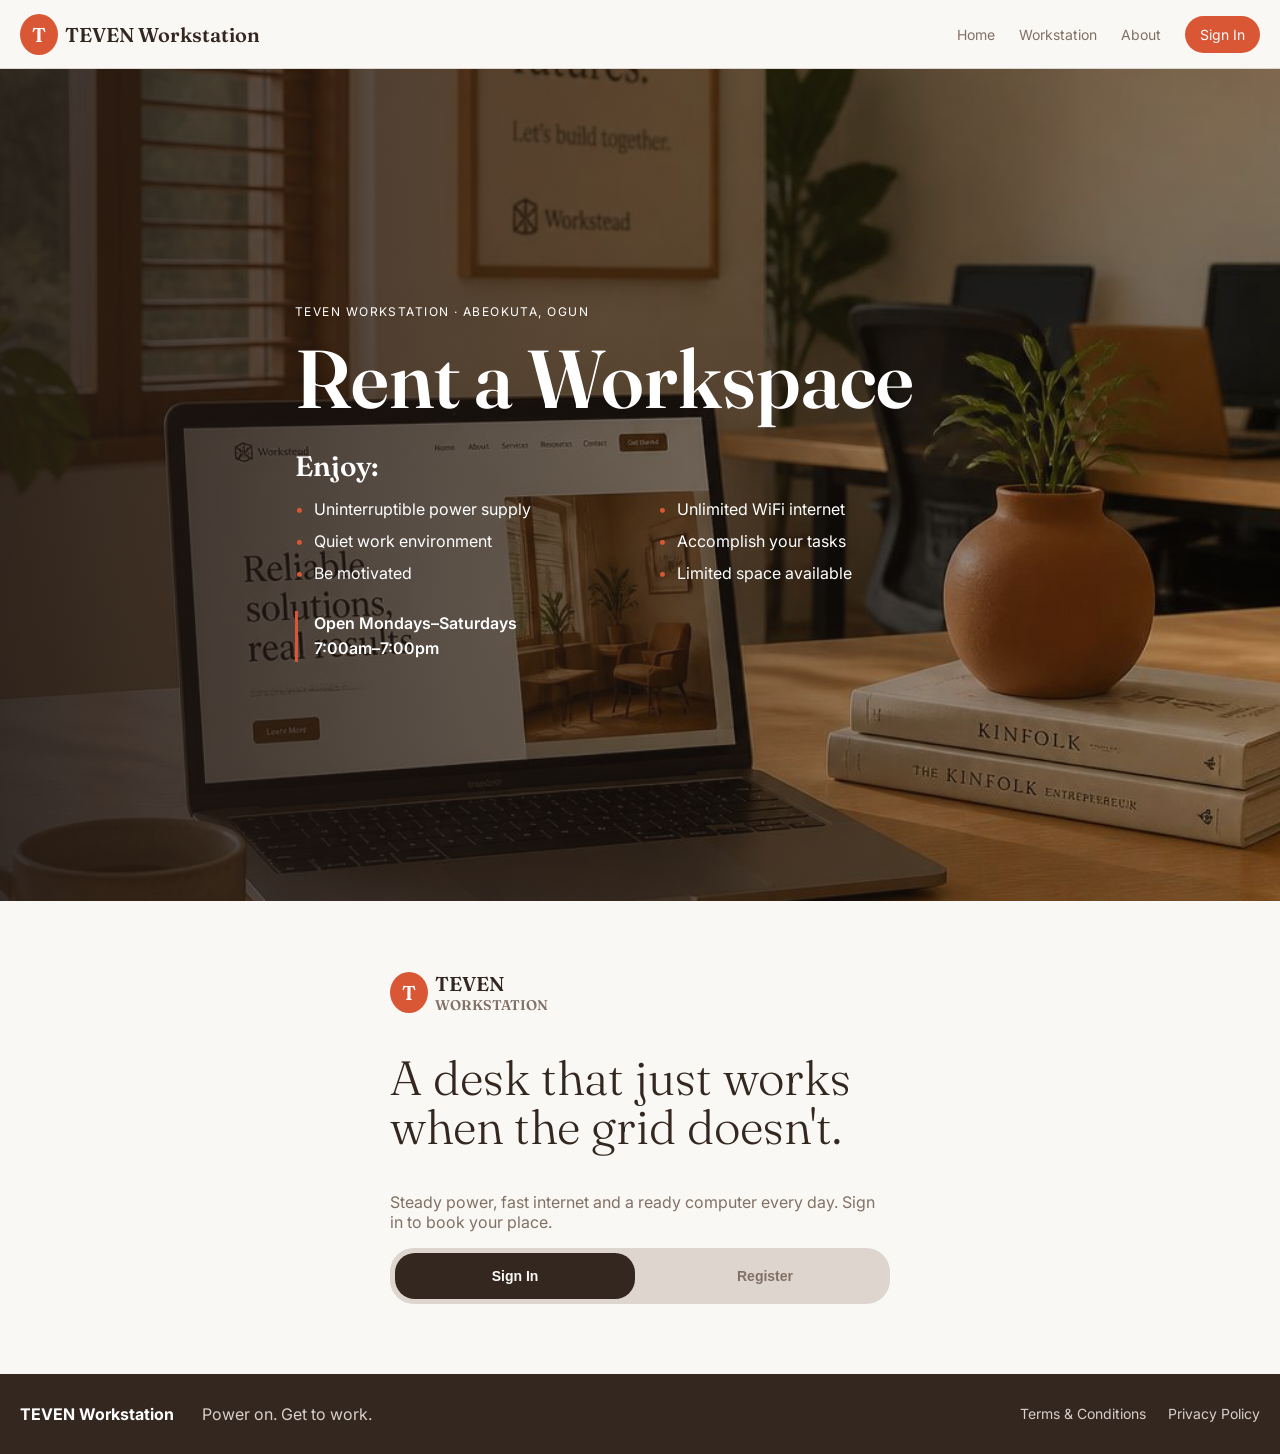
==== index.html @ 73969f21 "Teven Workstation" ====
<!doctype html>
<html lang="en">
  <head>
    <meta charset="utf-8" />
    <meta name="viewport" content="width=device-width,initial-scale=1" />
    <meta
      name="description"
      content="Rent a TEVEN workspace with reliable power, unlimited WiFi and a quiet environment."
    />
    <title>Rent a Workspace — TEVEN Workstation</title>
    <link rel="stylesheet" href="styles.css" />
  </head>
  <body>
    <header class="header">
      <nav class="nav wrap">
        <a class="brand" href="index.html"><span class="logo">T</span>TEVEN Workstation</a
        ><button class="menu" aria-label="Open menu" aria-expanded="false">
          ☰
        </button>
        <div class="links">
          <a href="index.html">Home</a>
          <a href="workstation.html">Workstation</a>
          <a href="about.html">About</a>
          <a href="#user-details" id="sign-btn">Sign In</a>
        </div>
      </nav>
    </header>
    <main>
      <section class="hero">
        <div class="hero-copy wrap">
          <p class="eyebrow">TEVEN Workstation · Abeokuta, Ogun</p>
          <h1>Rent a Workspace</h1>
          <h2>Enjoy:</h2>
          <ul class="benefits">
            <li>Uninterruptible power supply</li>
            <li>Unlimited WiFi internet</li>
            <li>Quiet work environment</li>
            <li>Accomplish your tasks</li>
            <li>Be motivated</li>
            <li>Limited space available</li>
          </ul>
          <p class="hours">Open Mondays–Saturdays<br />7:00am–7:00pm</p>
        </div>
      </section>
      <section id="user-details">
        <p class="brand"><span class="logo">T</span> <span>TEVEN <span class="brand-transform">Workstation</span></span></p>
        <h2>A desk that just works when the grid doesn't.</h2>
        <p class="info">Steady power, fast internet and a ready computer every day. Sign in to book your place.</p>
        <div class="signs">
          <button>Sign In</button>
          <button>Register</button>
        </div>
      </section>
    </main>
    <footer class="footer">
      <div class="footer-inner wrap">
        <strong>TEVEN Workstation</strong><span>Power on. Get to work.</span>
        <div class="footer-links">
          <a href="terms.html">Terms &amp; Conditions</a
          ><a href="privacy.html">Privacy Policy</a>
        </div>
      </div>
    </footer>
    <script src="script.js"></script>
  </body>
</html>
---- styles.css ----
@import url("https://fonts.googleapis.com/css2?family=Fraunces:wght@600&family=Inter:wght@400;500;600;700&display=swap");
:root {
  --paper: #faf8f4;
  --soft: #f0ebe4;
  --ink: #332720;
  --muted: #766860;
  --accent: #d95735;
  --line: #ddd5ce;
  --muted-clay: #817065;
  --radius: 1rem;
}
* {
  box-sizing: border-box;
}
html {
  scroll-behavior: smooth;
}
body {
  margin: 0;
  background: var(--paper);
  color: var(--ink);
  font-family: Inter, sans-serif;
}
a {
  color: inherit;
  text-decoration: none;
}
.wrap {
  width: min(1400px, calc(100% - 40px));
  margin: auto;
}
.header {
  position: sticky;
  top: 0;
  z-index: 10;
  background: rgba(250, 248, 244, 0.95);
  border-bottom: 1px solid var(--line);
  backdrop-filter: blur(10px);
}
.nav {
  height: 68px;
  display: flex;
  align-items: center;
  justify-content: space-between;
  gap: 28px;
}
.brand {
  display: flex;
  align-items: center;
  font:
    600 20px Fraunces,
    serif;
  margin-right: auto;
  gap: 7px;
}
.brand .logo{
  background-color: #d95735;
  color: #fff;
  padding: 8px 12px;
  border-radius: 50%;
}
.links {
  display: flex;
  gap: 24px;
  font-size: 14px;
  align-items: center;
  color: var(--muted-clay);
}
.links a:hover, .links a:active{
  color: #000;
}
#sign-btn{
  background-color: #d95735;
  color: #fff;
  padding: 10px 15px;
  border-radius: 20px;
}
.hero {
  min-height: calc(100vh - 68px);
  display: flex;
  align-items: center;
  color: white;
  background:
    linear-gradient(90deg, rgba(30, 21, 17, 0.88), rgba(30, 21, 17, 0.2)),
    url("assets/auth-workspace.jpg") center/cover;
}
.hero-copy {
  padding: 60px 0;
  max-width: 690px;
}
.eyebrow {
  text-transform: uppercase;
  font-size: 12px;
  letter-spacing: 0.12em;
}
.hero h1,
.page-title {
  font:
    600 clamp(48px, 8vw, 82px)/1.02 Fraunces,
    serif;
  margin: 18px 0;
}
.hero h2 {
  font:
    600 28px Fraunces,
    serif;
  margin: 28px 0 12px;
}
.benefits {
  display: grid;
  grid-template-columns: repeat(2, minmax(0, 1fr));
  gap: 12px 36px;
  padding: 0;
  list-style: none;
}
.benefits li:before {
  content: "•";
  color: var(--accent);
  margin-right: 10px;
}
.hours {
  border-left: 3px solid var(--accent);
  padding-left: 16px;
  margin-top: 28px;
  font-weight: 600;
  line-height: 1.6;
}
.page {
  padding: 72px 0;
}
.intro {
  max-width: 700px;
  color: var(--muted);
  font-size: 18px;
  line-height: 1.7;
}
.grid {
  display: grid;
  grid-template-columns: repeat(4, 1fr);
  gap: 18px;
  margin-top: 40px;
}
.card {
  background: white;
  border: 1px solid var(--line);
  padding: 18px;
  border-radius: 8px;
}
.card img {
  width: 100%;
  aspect-ratio: 3/2;
  object-fit: cover;
  border-radius: 6px;
}
.card h2 {
  font:
    600 22px Fraunces,
    serif;
}
.price {
  font:
    600 29px Fraunces,
    serif;
}
.card ul {
  padding-left: 18px;
  color: var(--muted);
  font-size: 14px;
  line-height: 1.7;
}
.steps {
  display: grid;
  grid-template-columns: repeat(3, 1fr);
  gap: 18px;
  margin-top: 45px;
}
#user-details{
  width: min(500px, calc(100% - 70px));
  margin: 70px auto;
}
.brand-transform{
  display: block;
  text-transform: uppercase;
  color: var(--muted-clay);
  font-size: 14px;
}
#user-details h2{
      font: 300 clamp(48px, 8vw, 45px) / 1.02 Fraunces, serif;
}
.info{
  color: var(--muted-clay);
}
.signs{
  width: 100%;
  display: flex;
  background-color: var(--line);
  border-radius: calc(var(--radius) + 8px);
}
.signs button{
  width: 50%;
  padding: 15px;
  background-color: inherit;
  margin: 5px;
  outline: none;
  border: none;
  font-size: 14px;
  font-weight: 600;
  color: var(--muted-clay);
  opacity: 1;
  border-radius: calc(var(--radius) + 4px);
}
.signs button:first-child{
  background-color: var(--ink);
  color: var(--paper);
}
.footer {
  background: var(--ink);
  color: white;
  padding: 30px 0;
}
.footer-inner {
  display: flex;
  align-items: center;
  gap: 28px;
}
.footer-inner span{
  color: #d9d0ca;
}
.footer-links {
  margin-left: auto;
  display: flex;
  gap: 22px;
  color: #d9d0ca;
  font-size: 14px;
}
.legal {
  max-width: 760px;
}
.legal section {
  margin: 32px 0;
}
.legal h2 {
  font:
    600 26px Fraunces,
    serif;
}
.legal p {
  color: var(--muted);
  line-height: 1.8;
}

.legal li{
    list-style-type: none;
}

.data-collected li{
    list-style-type: upper-alpha;
}
.menu {
  display: none;
  background: none;
  border: 0;
  font-size: 26px;
  color: var(--ink);
}
@media (max-width: 800px) {
  .grid {
    grid-template-columns: repeat(2, 1fr);
  }
  .steps {
    grid-template-columns: 1fr;
  }
  .menu {
    display: block;
  }
  .links {
    display: none;
    position: absolute;
    top: 68px;
    left: 0;
    right: 0;
    padding: 18px 20px;
    background: var(--paper);
    border-bottom: 1px solid var(--line);
    flex-direction: column;
  }
  .links.open {
    display: flex;
  }
  .benefits {
    grid-template-columns: 1fr;
  }
  .footer-inner {
    align-items: flex-start;
    flex-direction: column;
  }
  .footer-links {
    margin-left: 0;
  }
}
@media (max-width: 520px) {
  .grid {
    grid-template-columns: 1fr;
  }
  .hero {
    min-height: 720px;
  }
  .page-title {
    font-size: 46px;
  }
}
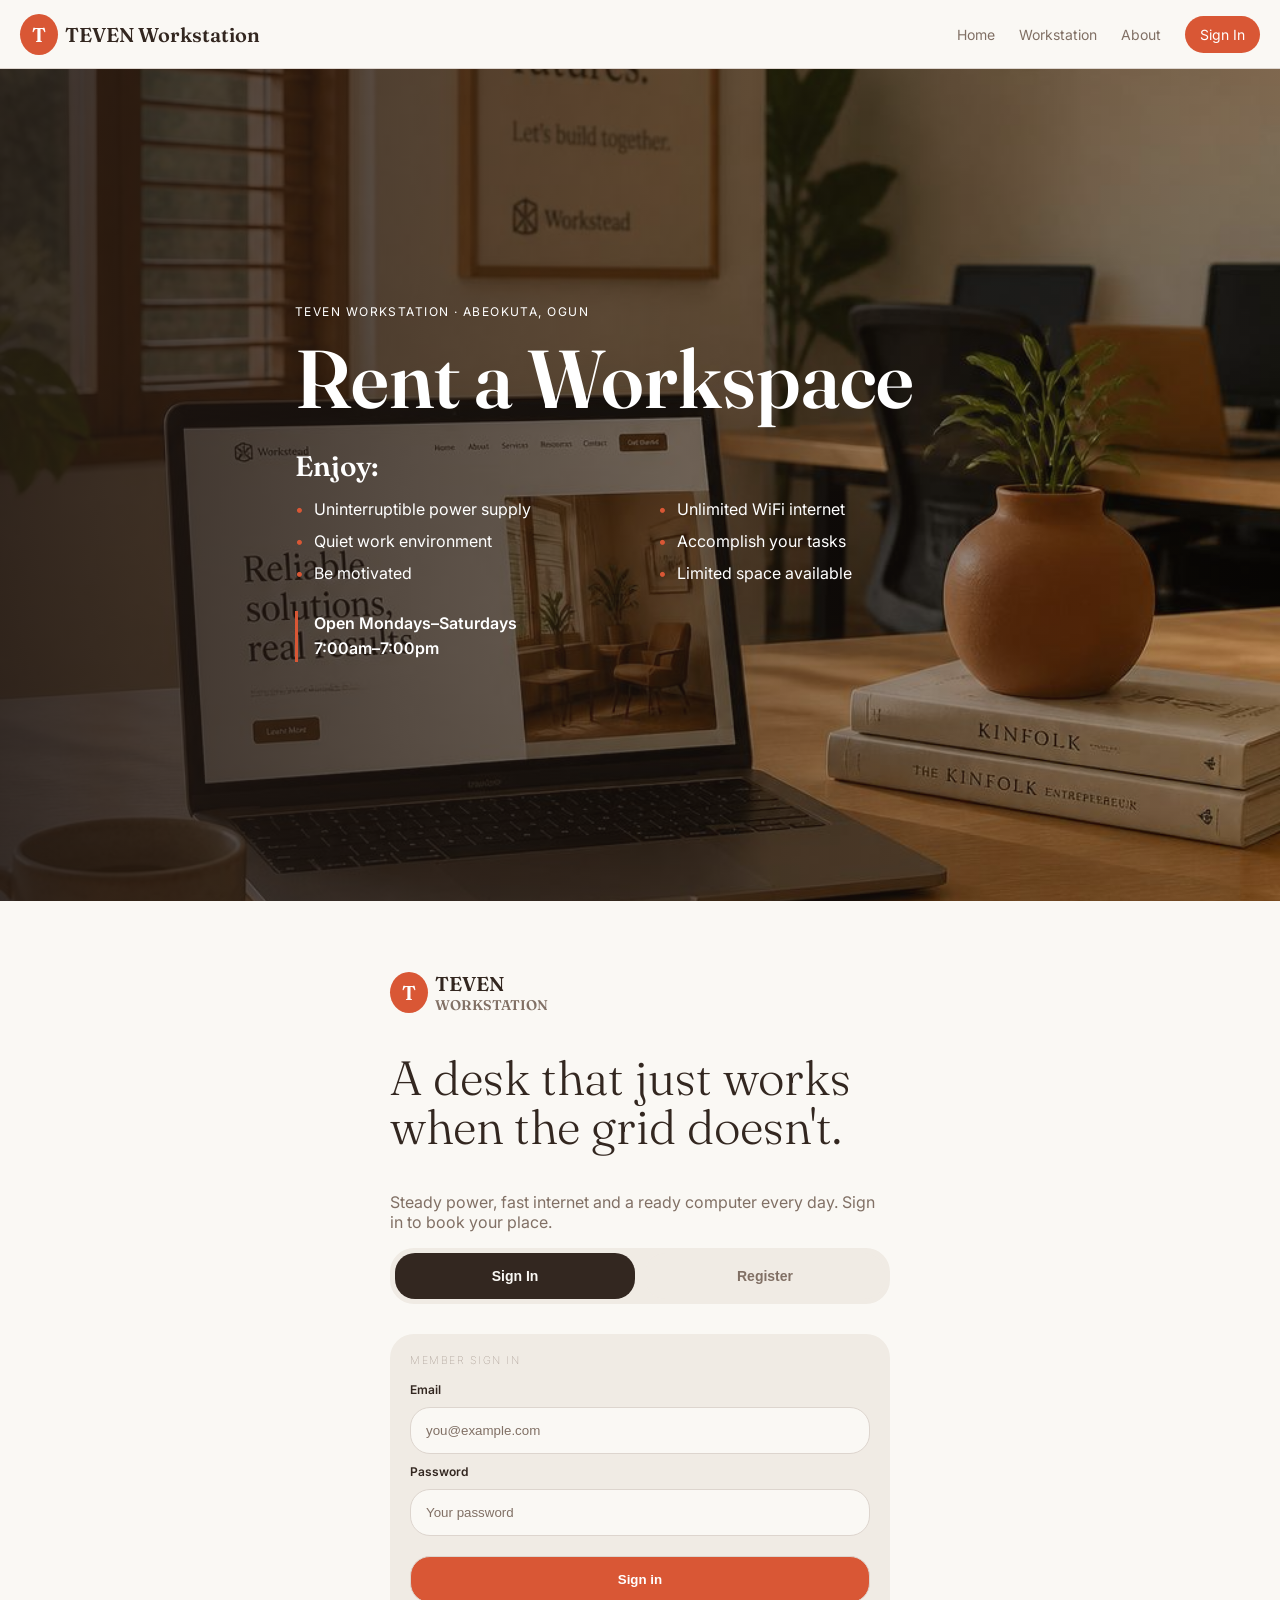
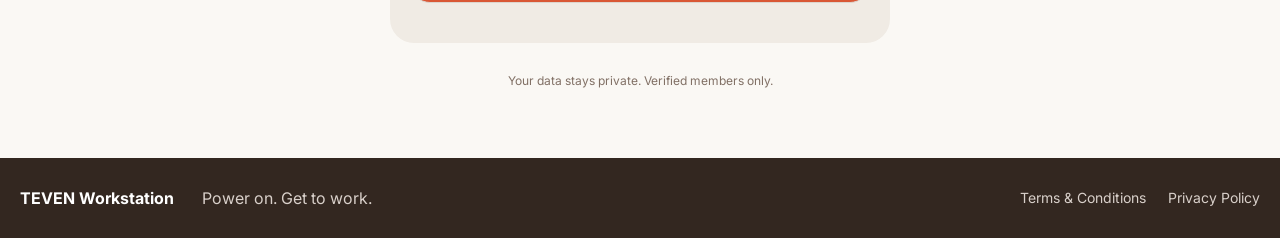
==== commit 03286cea: "Login form added" ====
--- a/index.html
+++ b/index.html
@@ -50,6 +50,19 @@
           <button>Sign In</button>
           <button>Register</button>
         </div>
+        <section class="auth-forms">
+          <div class="member-auth">
+            <h6>MEMBER SIGN IN</h6>
+            <form action="">
+              <label for="email">Email</label>
+              <input type="email" name="email" id="email" required placeholder="you@example.com">
+              <label for="password">Password</label>
+              <input type="password" name="password" id="password" required placeholder="Your password">
+              <button type="submit">Sign in</button>
+            </form>
+          </div>
+        </section>
+        <p class="info">Your data stays private. Verified members only.</p>
       </section>
     </main>
     <footer class="footer">
--- a/styles.css
+++ b/styles.css
@@ -193,7 +193,7 @@
 .signs{
   width: 100%;
   display: flex;
-  background-color: var(--line);
+  background-color: var(--soft);
   border-radius: calc(var(--radius) + 8px);
 }
 .signs button{
@@ -212,6 +212,60 @@
 .signs button:first-child{
   background-color: var(--ink);
   color: var(--paper);
+}
+.auth-forms{
+  width: 100%;
+  background-color: var(--soft);
+  padding: 20px;
+  margin: 30px 0;
+  border-radius: calc(var(--radius) + 8px);
+}
+.member-auth h6{
+  margin: 0;
+  letter-spacing: 1.5px;
+  font-weight: lighter;
+  color: var(--muted-clay);
+}
+.member-auth label, .member-auth input, .member-auth button{
+  display: block;
+  width: 100%;
+  margin: 10px 0;
+}
+.member-auth form{
+  margin: 15px 0;
+}
+.member-auth label{
+  font-size: 12px;
+  color: var(--ink);
+  font-weight: 600;
+}
+.member-auth input, .member-auth button{
+  padding: 15px;
+  border: 1px solid var(--line);
+  border-radius: calc(var(--radius) + 4px);
+}
+.member-auth input {  
+  color: var(--ink);
+  opacity: 1;
+  background-color: var(--paper);
+}
+.member-auth input::placeholder{
+  color: var(--muted-clay);
+}
+.member-auth input:focus {
+  outline: none;
+  border: 1px solid var(--accent);
+  box-shadow: 0 0 0 3px rgba(99, 102, 241, 0.15);
+}
+.member-auth button{
+  margin: 20px 0;
+  background-color: var(--accent);
+  color: #fff;
+  font-weight: bolder;
+}
+#user-details p:last-child{
+  text-align: center;
+  font-size: 12px;
 }
 .footer {
   background: var(--ink);
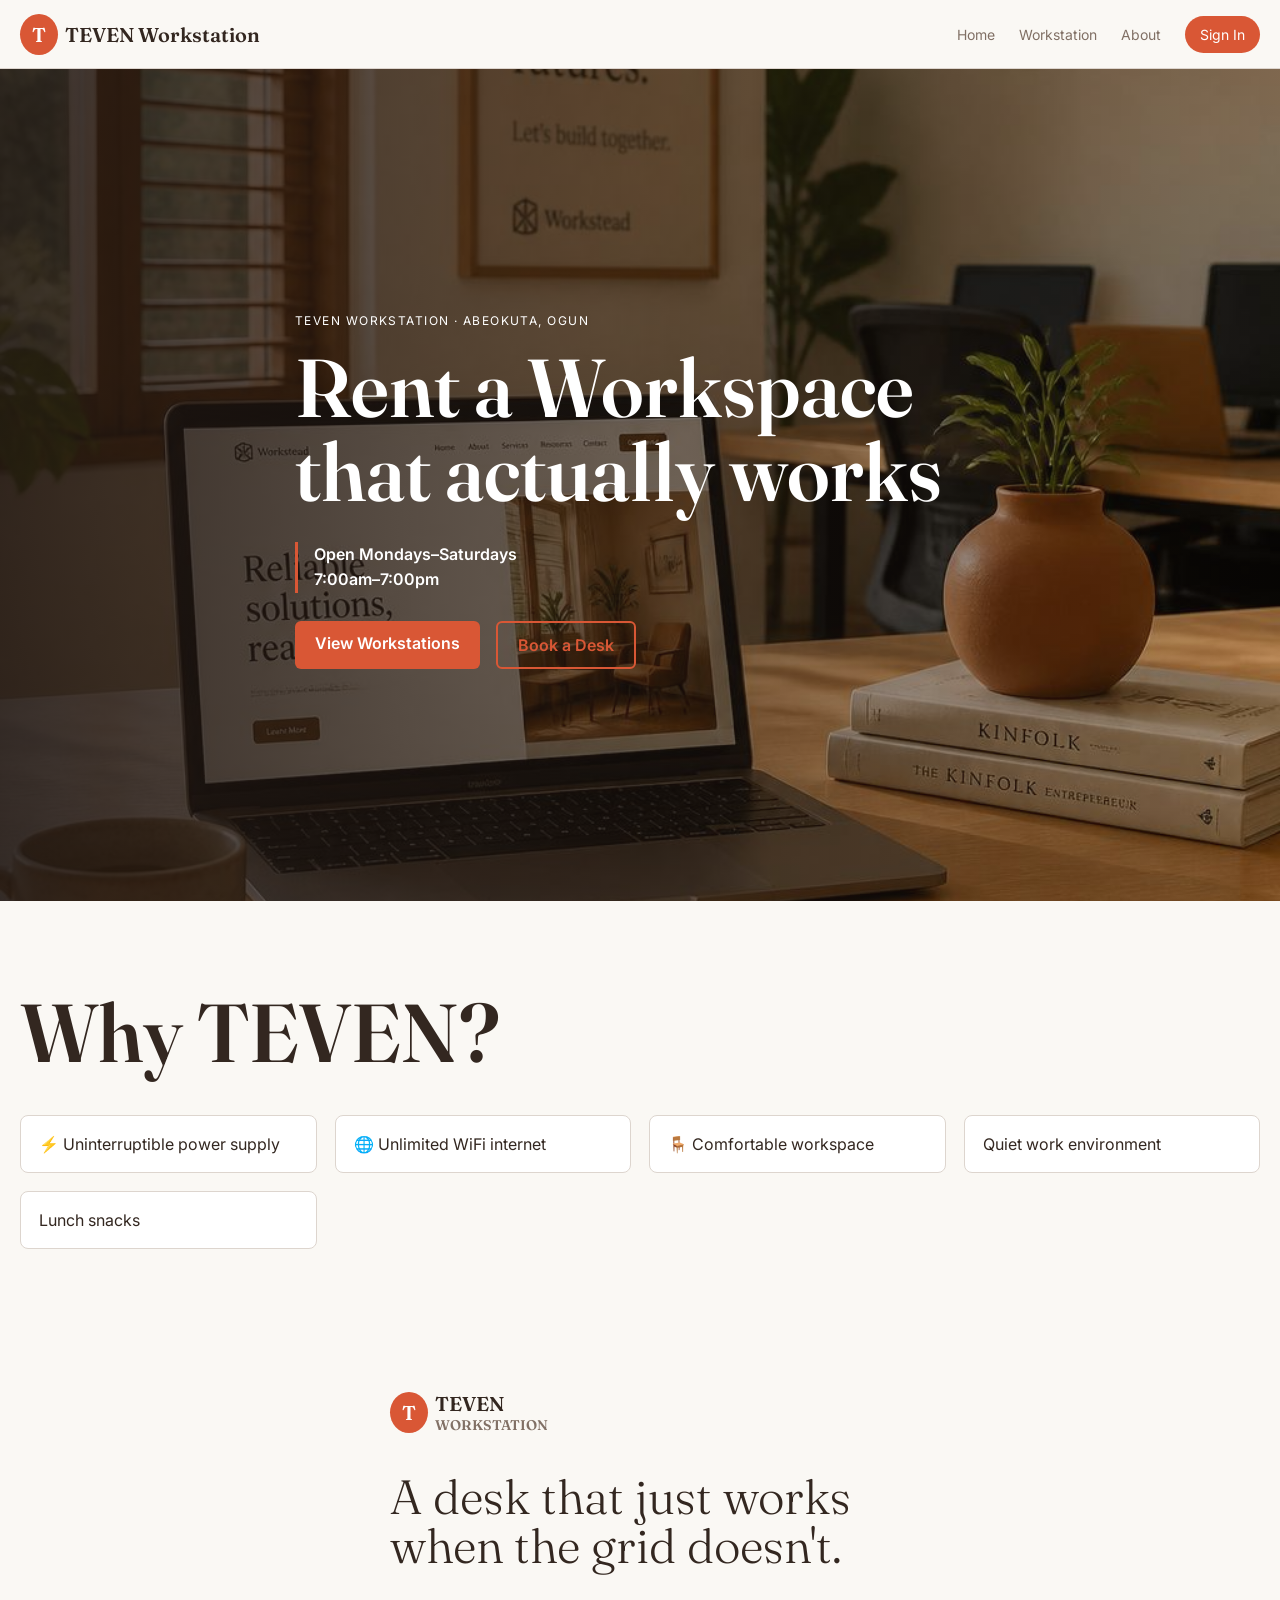
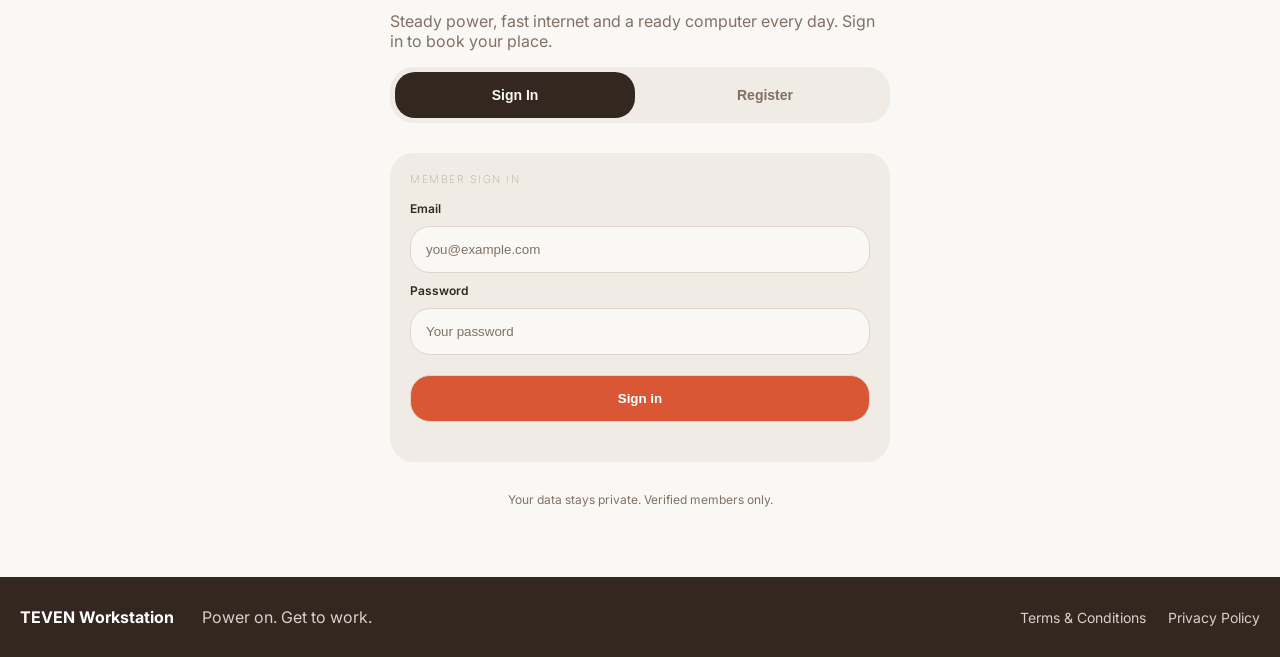
==== commit 9acace98: "UI changes" ====
--- a/index.html
+++ b/index.html
@@ -13,7 +13,8 @@
   <body>
     <header class="header">
       <nav class="nav wrap">
-        <a class="brand" href="index.html"><span class="logo">T</span>TEVEN Workstation</a
+        <a class="brand" href="index.html"
+          ><span class="logo">T</span>TEVEN Workstation</a
         ><button class="menu" aria-label="Open menu" aria-expanded="false">
           ☰
         </button>
@@ -29,23 +30,34 @@
       <section class="hero">
         <div class="hero-copy wrap">
           <p class="eyebrow">TEVEN Workstation · Abeokuta, Ogun</p>
-          <h1>Rent a Workspace</h1>
-          <h2>Enjoy:</h2>
-          <ul class="benefits">
-            <li>Uninterruptible power supply</li>
-            <li>Unlimited WiFi internet</li>
-            <li>Quiet work environment</li>
-            <li>Accomplish your tasks</li>
-            <li>Be motivated</li>
-            <li>Limited space available</li>
-          </ul>
+          <h1>Rent a Workspace that actually works</h1>
           <p class="hours">Open Mondays–Saturdays<br />7:00am–7:00pm</p>
+          <div class="actions">
+            <a href="./workstation.html" class="btn">View Workstations</a>
+            <a href="#cta" class="btn-outline">Book a Desk</a>
+          </div>
+        </div>
+      </section>
+      <section id="why" class="page wrap">
+        <h2 class="page-title">Why TEVEN?</h2>
+        <div class="grid">
+          <div class="card">⚡ Uninterruptible power supply</div>
+          <div class="card">🌐 Unlimited WiFi internet</div>
+          <div class="card">🪑 Comfortable workspace</div>
+          <div class="card">Quiet work environment</div>
+          <div class="card">Lunch snacks</div>
         </div>
       </section>
       <section id="user-details">
-        <p class="brand"><span class="logo">T</span> <span>TEVEN <span class="brand-transform">Workstation</span></span></p>
+        <p class="brand">
+          <span class="logo">T</span>
+          <span>TEVEN <span class="brand-transform">Workstation</span></span>
+        </p>
         <h2>A desk that just works when the grid doesn't.</h2>
-        <p class="info">Steady power, fast internet and a ready computer every day. Sign in to book your place.</p>
+        <p class="info">
+          Steady power, fast internet and a ready computer every day. Sign in to
+          book your place.
+        </p>
         <div class="signs">
           <button>Sign In</button>
           <button>Register</button>
@@ -55,9 +67,21 @@
             <h6>MEMBER SIGN IN</h6>
             <form action="">
               <label for="email">Email</label>
-              <input type="email" name="email" id="email" required placeholder="you@example.com">
+              <input
+                type="email"
+                name="email"
+                id="email"
+                required
+                placeholder="you@example.com"
+              />
               <label for="password">Password</label>
-              <input type="password" name="password" id="password" required placeholder="Your password">
+              <input
+                type="password"
+                name="password"
+                id="password"
+                required
+                placeholder="Your password"
+              />
               <button type="submit">Sign in</button>
             </form>
           </div>
--- a/styles.css
+++ b/styles.css
@@ -106,6 +106,27 @@
     serif;
   margin: 28px 0 12px;
 }
+.actions {
+  margin-top: 28px;
+  display: flex;
+  gap: 16px;
+}
+
+.btn {
+  background: var(--accent);
+  color: white;
+  padding: 12px 20px;
+  border-radius: 6px;
+  font-weight: 600;
+}
+
+.btn-outline {
+  border: 2px solid var(--accent);
+  color: var(--accent);
+  padding: 12px 20px;
+  border-radius: 6px;
+  font-weight: 600;
+}
 .benefits {
   display: grid;
   grid-template-columns: repeat(2, minmax(0, 1fr));
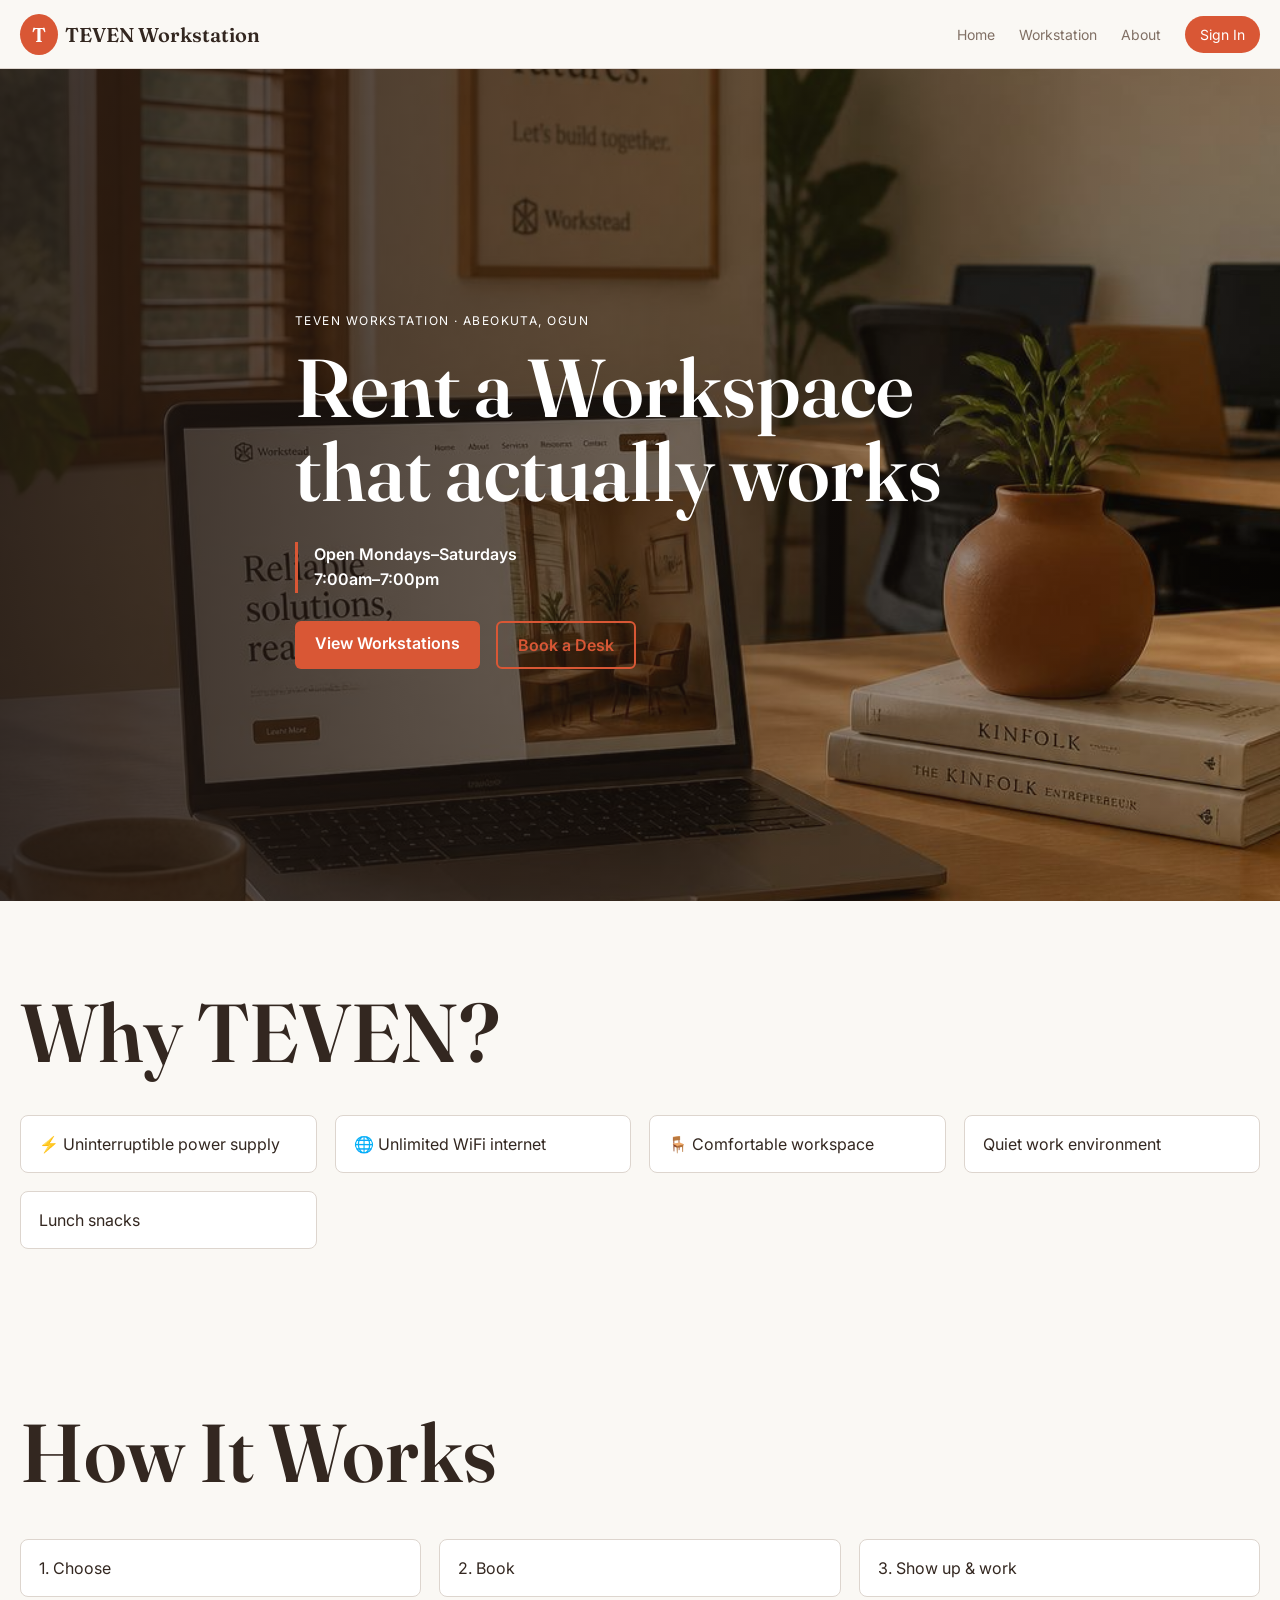
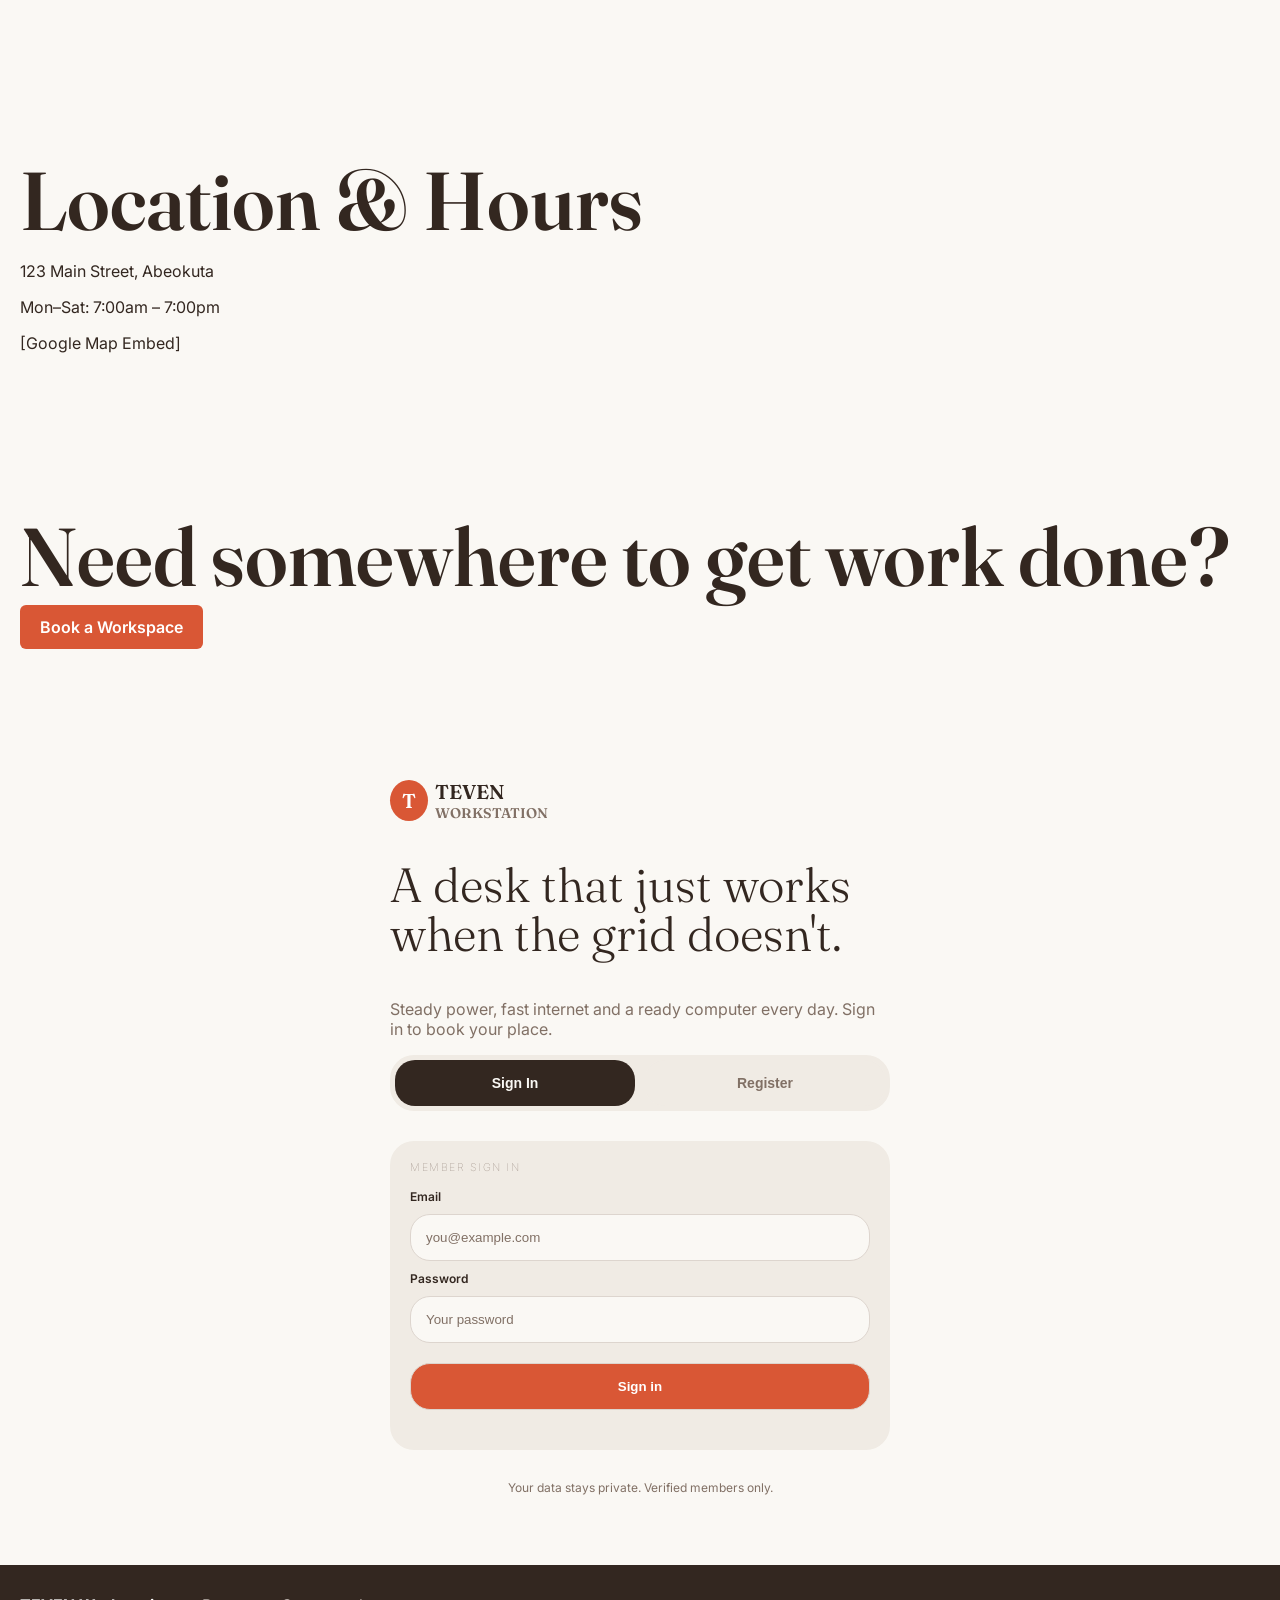
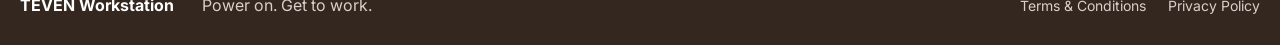
==== commit ecf603a5: "UI updates" ====
--- a/index.html
+++ b/index.html
@@ -47,6 +47,28 @@
           <div class="card">Quiet work environment</div>
           <div class="card">Lunch snacks</div>
         </div>
+      </section>
+      <section id="how-it-works" class="page wrap">
+        <h2 class="page-title">How It Works</h2>
+        <div class="steps">
+          <div class="card">1. Choose</div>
+          <div class="card">2. Book</div>
+          <div class="card">3. Show up & work</div>
+        </div>
+      </section>
+
+      <!-- Location / Hours -->
+      <section id="location" class="page wrap">
+        <h2 class="page-title">Location & Hours</h2>
+        <p>123 Main Street, Abeokuta</p>
+        <p>Mon–Sat: 7:00am – 7:00pm</p>
+        <div class="map">[Google Map Embed]</div>
+      </section>
+
+      <!-- CTA -->
+      <section id="cta" class="page wrap">
+        <h2 class="page-title">Need somewhere to get work done?</h2>
+        <a href="#book" class="btn">Book a Workspace</a>
       </section>
       <section id="user-details">
         <p class="brand">
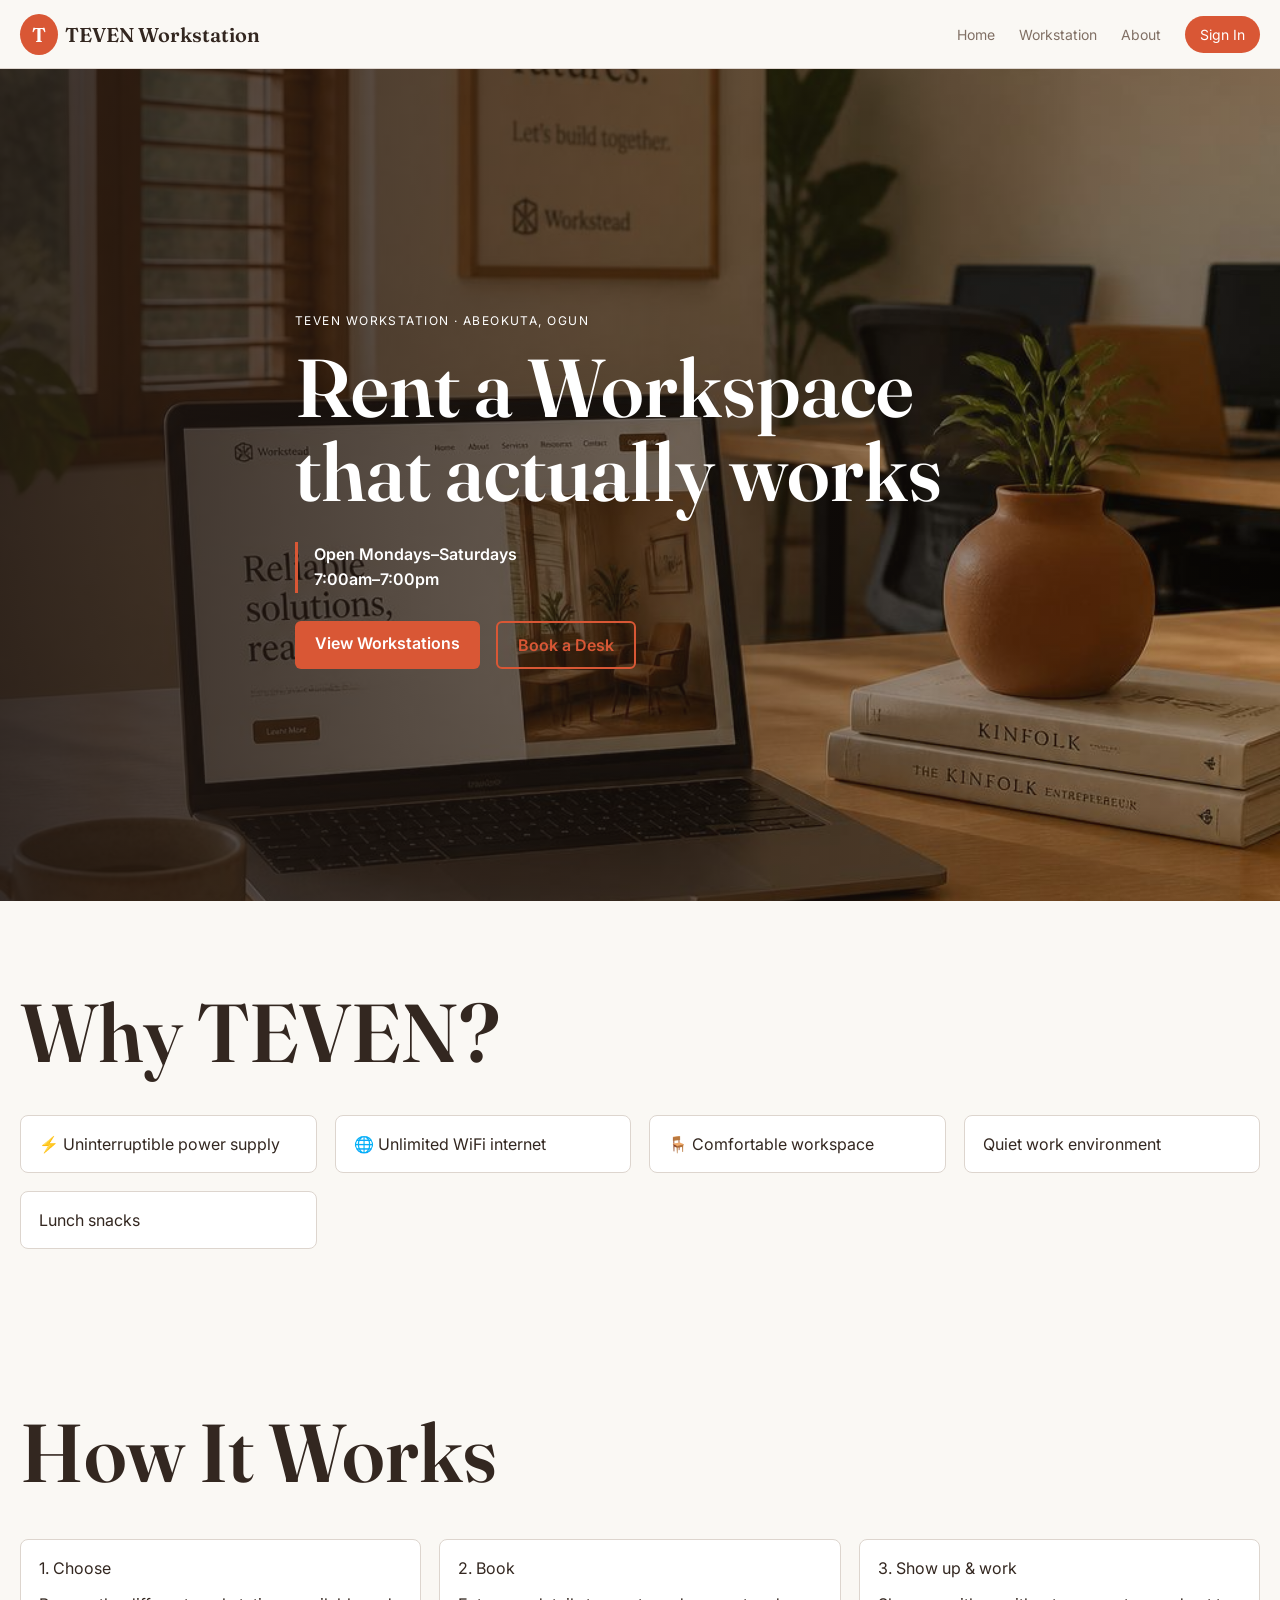
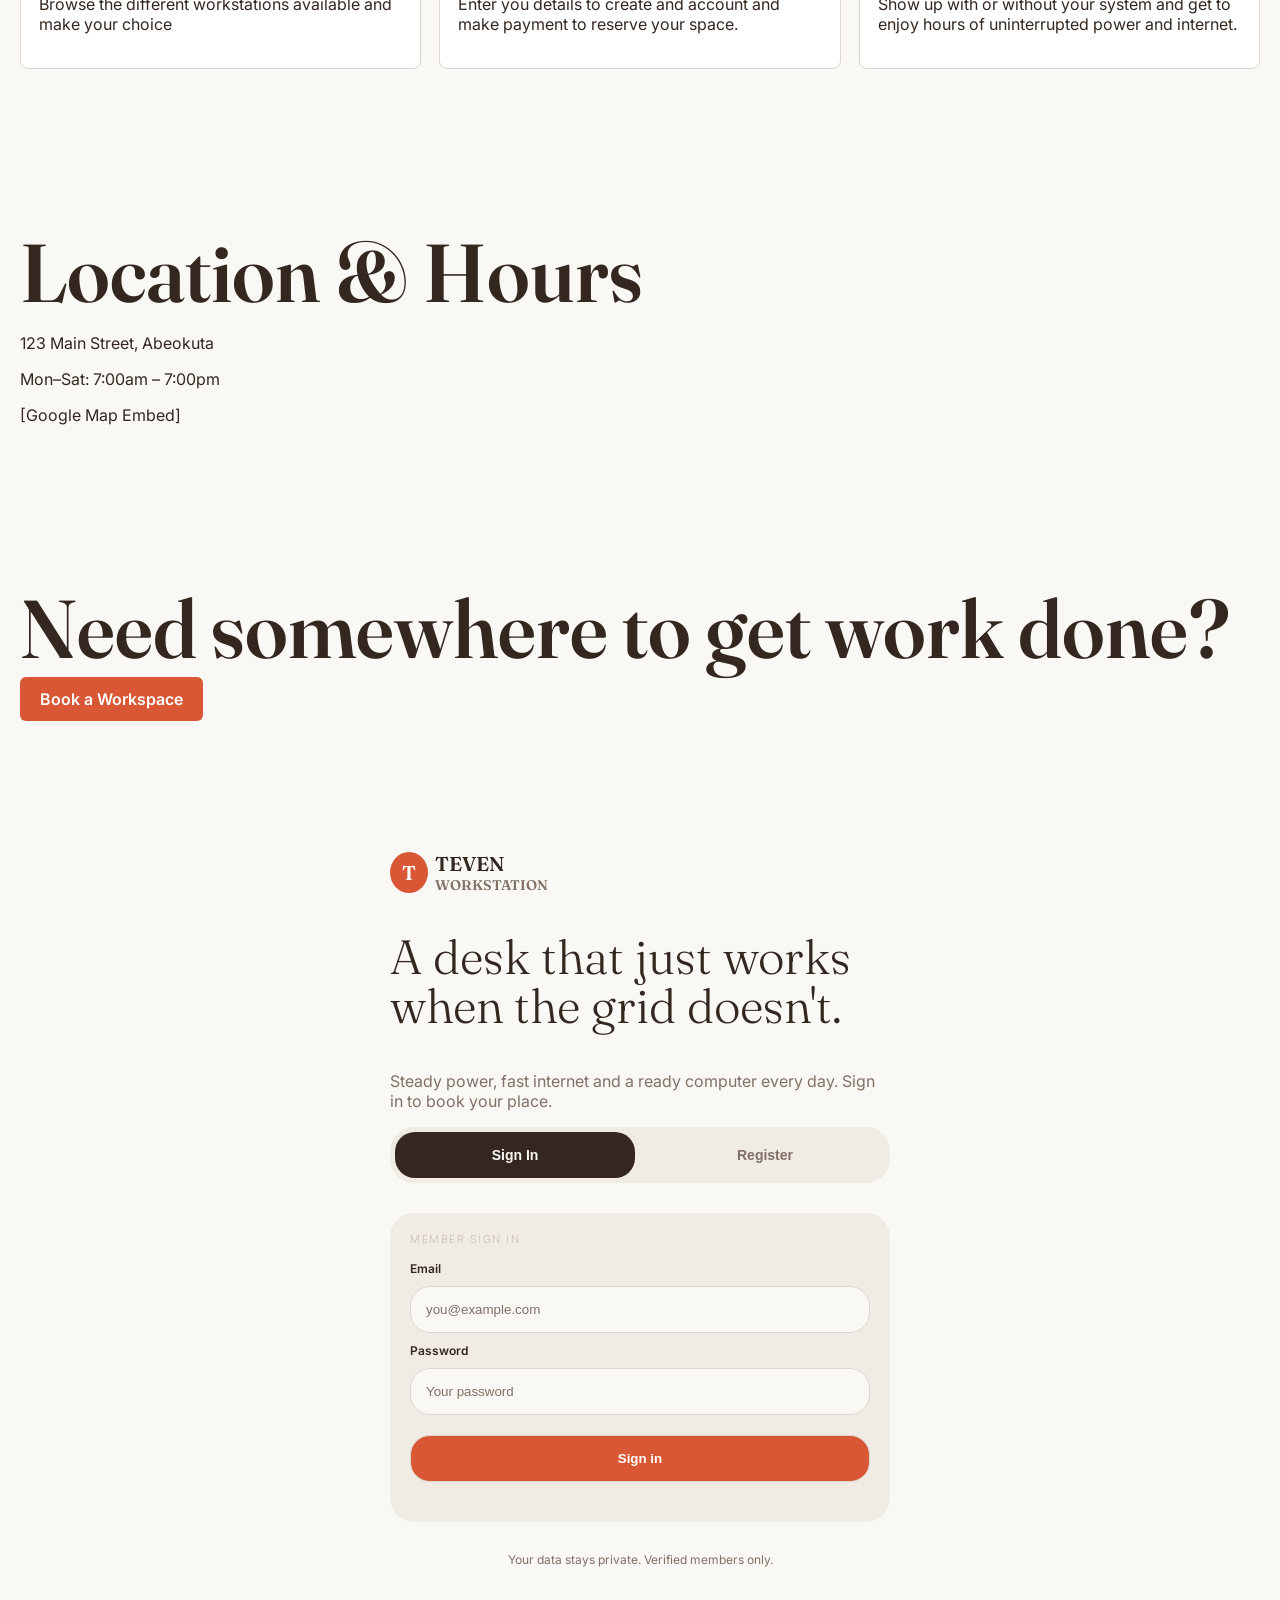
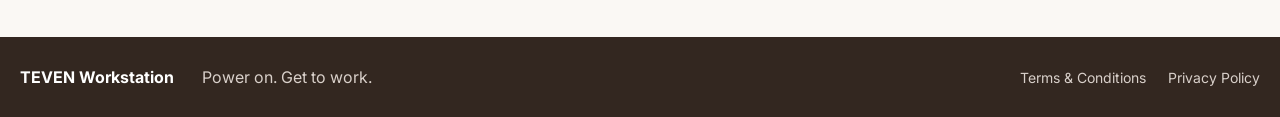
==== commit 83033844: "UI updates" ====
--- a/index.html
+++ b/index.html
@@ -51,9 +51,15 @@
       <section id="how-it-works" class="page wrap">
         <h2 class="page-title">How It Works</h2>
         <div class="steps">
-          <div class="card">1. Choose</div>
-          <div class="card">2. Book</div>
-          <div class="card">3. Show up & work</div>
+          <div class="card">1. Choose
+            <p>Browse the different workstations available and make your choice</p>
+          </div>
+          <div class="card">2. Book
+            <p>Enter you details to create and account and make payment to reserve your space.</p>
+          </div>
+          <div class="card">3. Show up & work
+            <p>Show up with or without your system and get to enjoy hours of uninterrupted power and internet.</p>
+          </div>
         </div>
       </section>
 
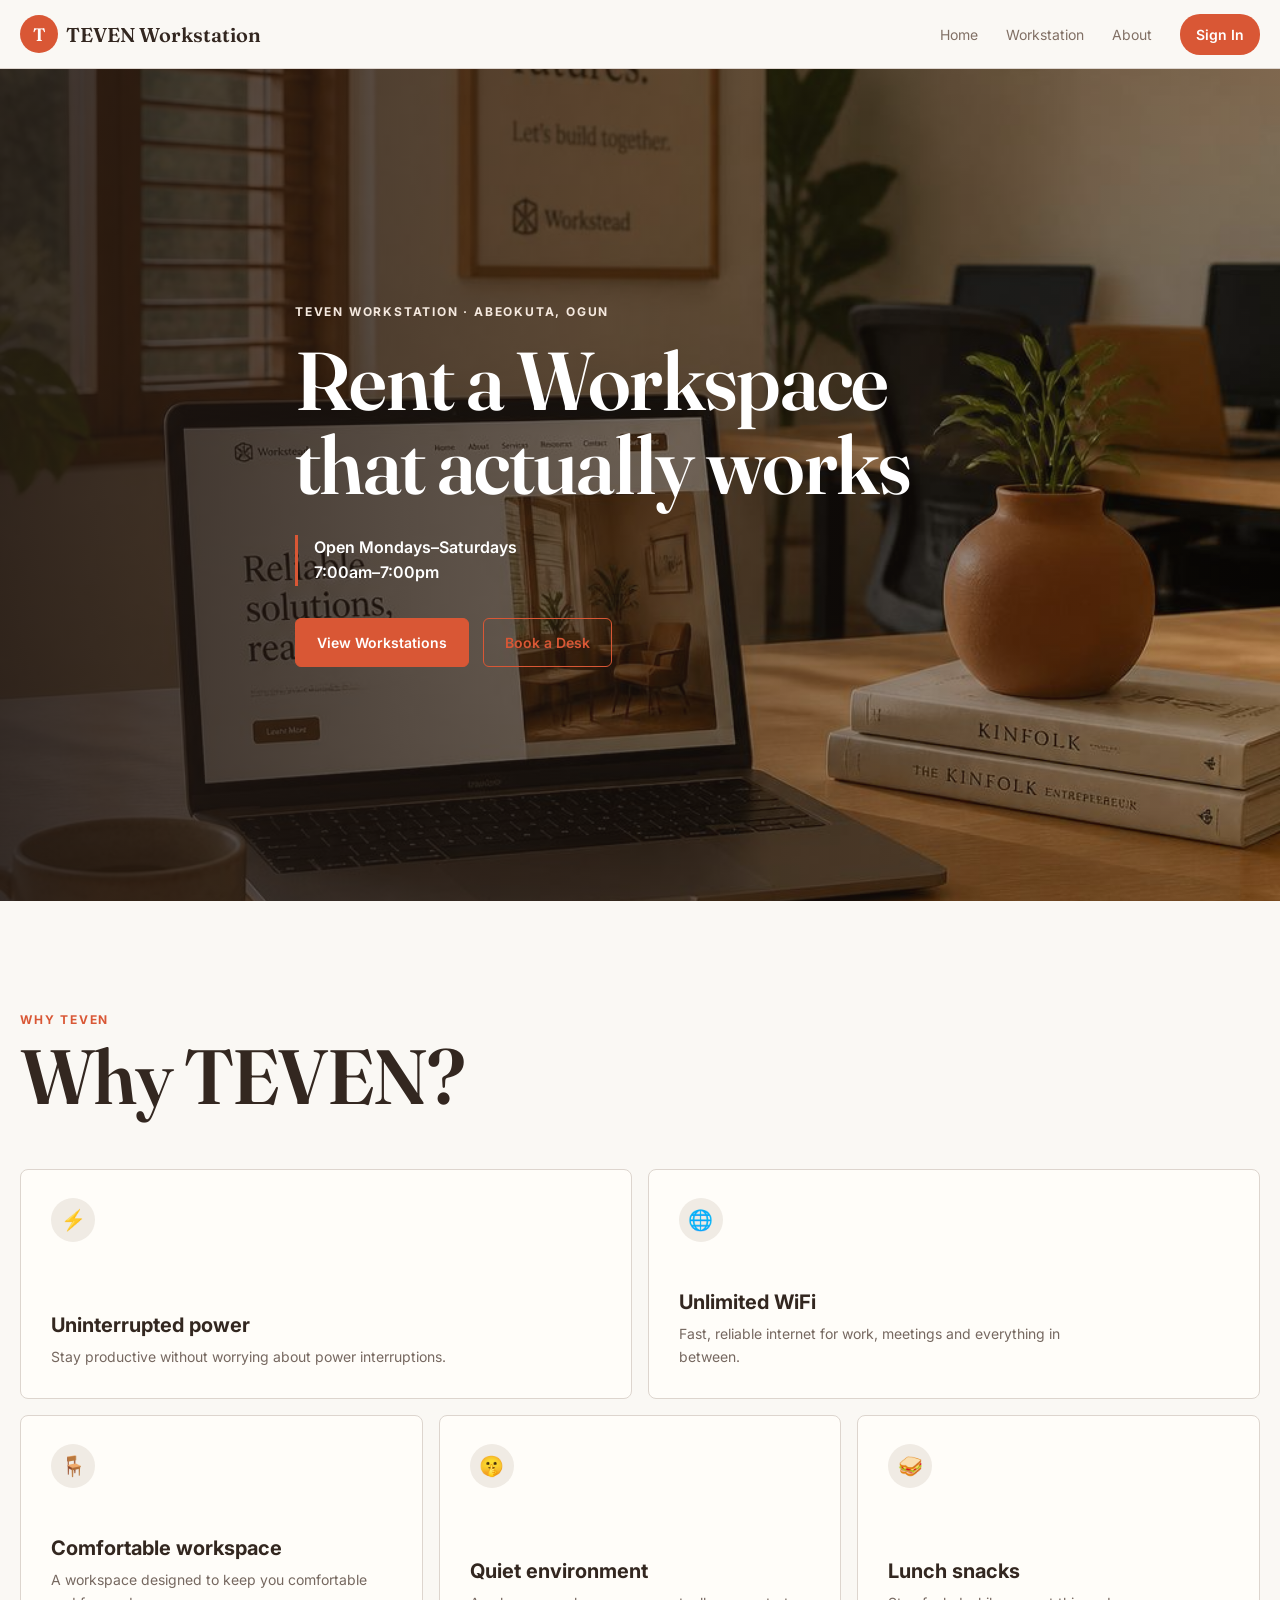
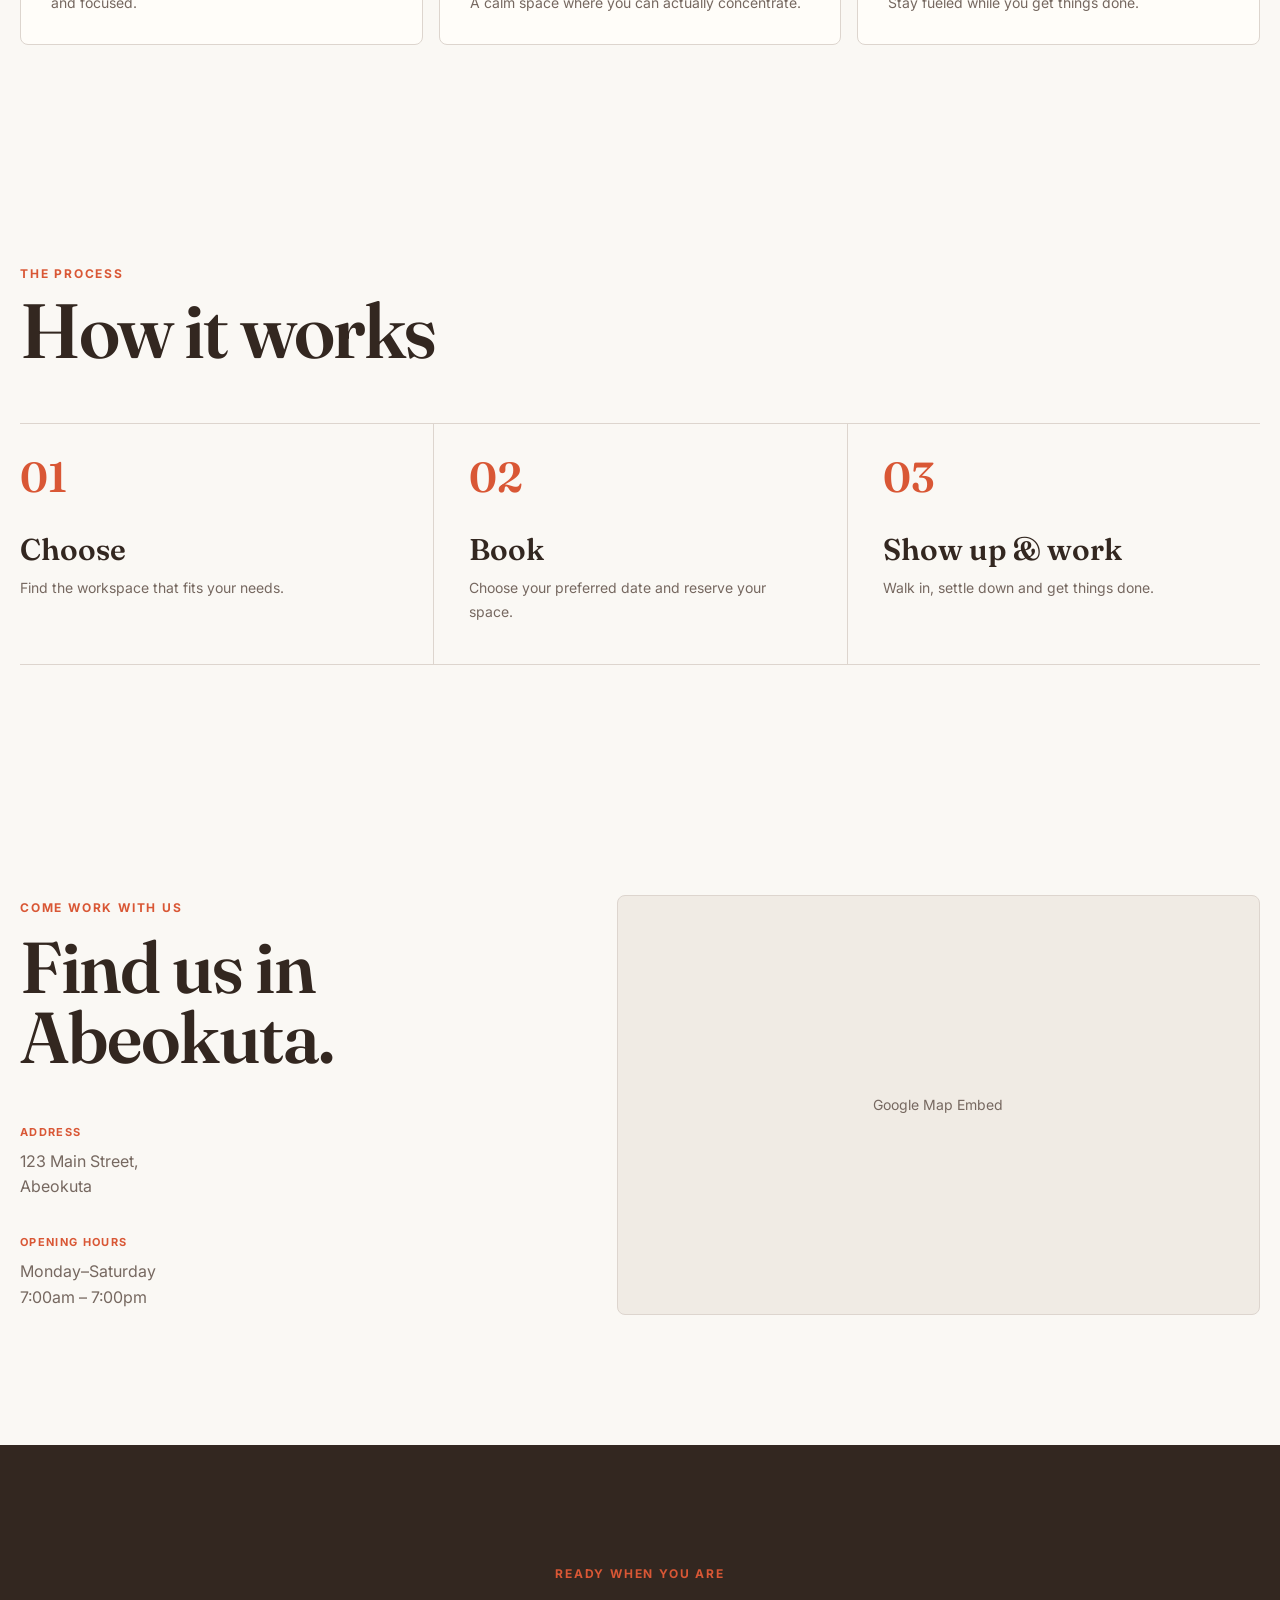
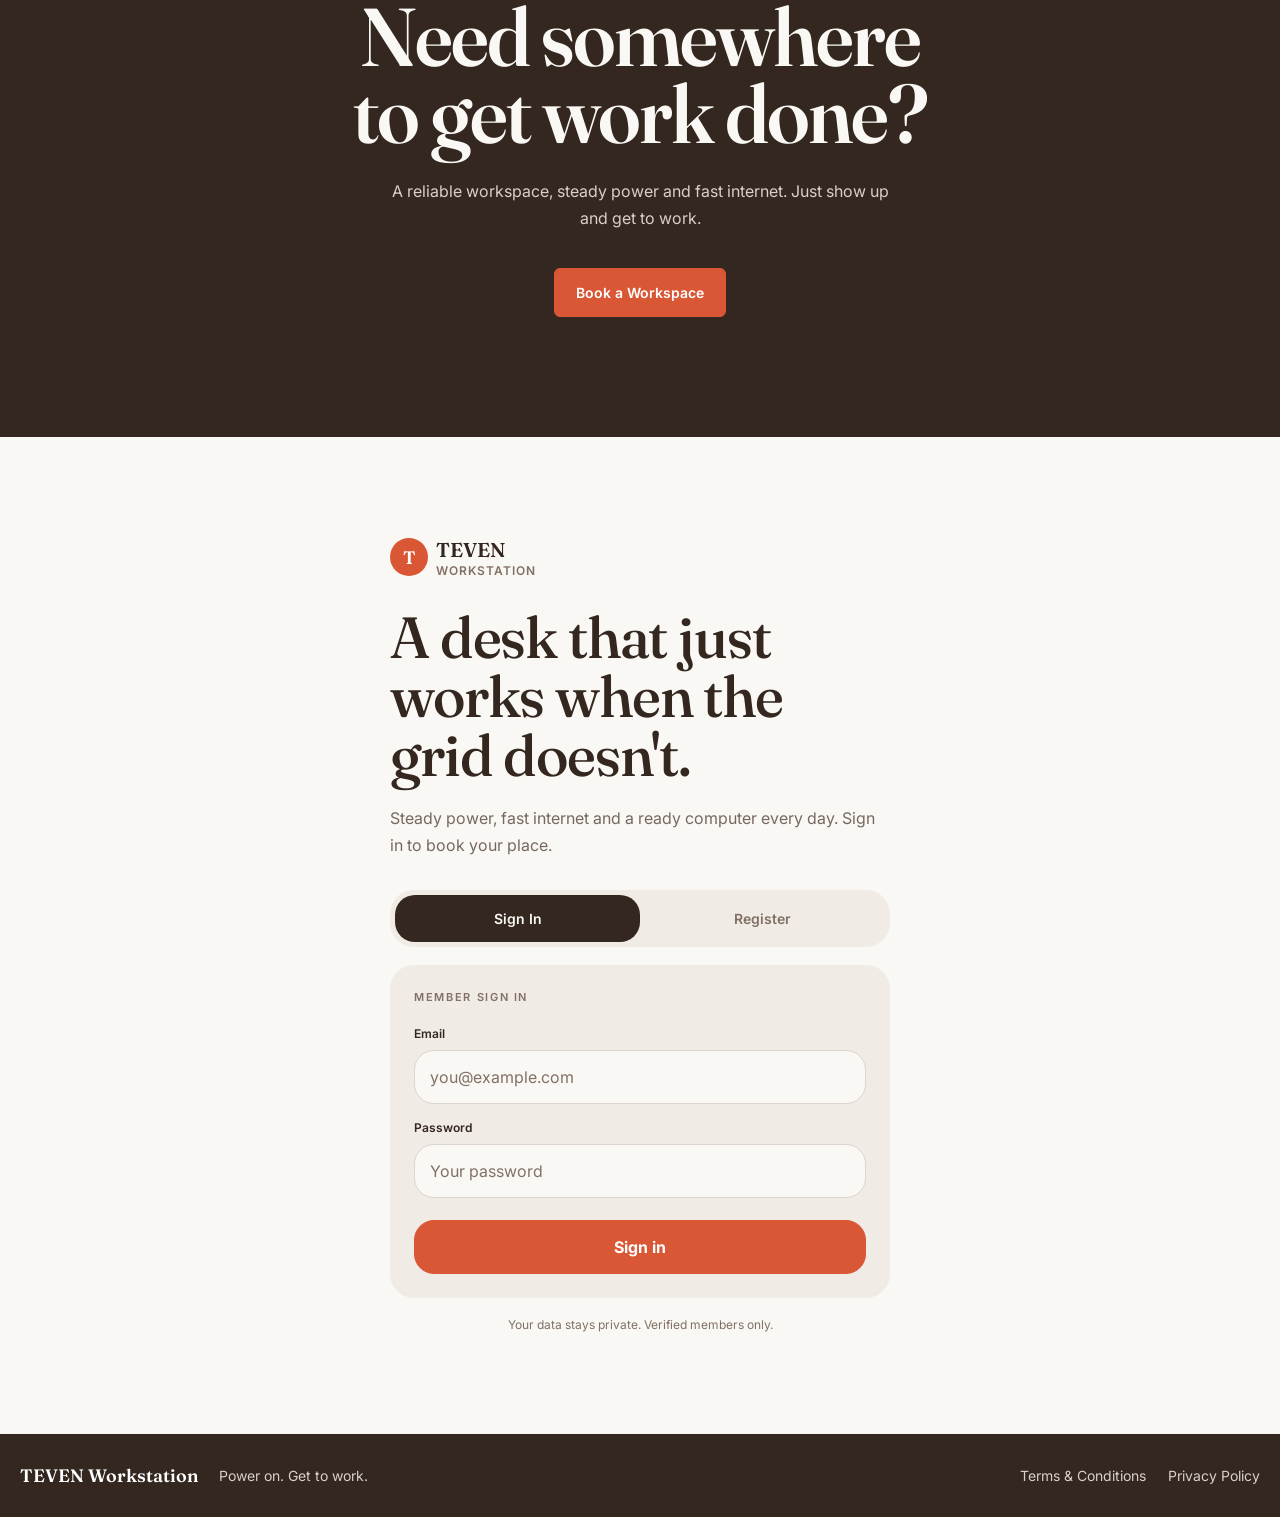
==== commit 3fe2942f: "UI updates" ====
--- a/index.html
+++ b/index.html
@@ -2,7 +2,7 @@
 <html lang="en">
   <head>
     <meta charset="utf-8" />
-    <meta name="viewport" content="width=device-width,initial-scale=1" />
+    <meta name="viewport" content="width=device-width, initial-scale=1" />
     <meta
       name="description"
       content="Rent a TEVEN workspace with reliable power, unlimited WiFi and a quiet environment."
@@ -10,14 +10,24 @@
     <title>Rent a Workspace — TEVEN Workstation</title>
     <link rel="stylesheet" href="styles.css" />
   </head>
+
   <body>
     <header class="header">
       <nav class="nav wrap">
-        <a class="brand" href="index.html"
-          ><span class="logo">T</span>TEVEN Workstation</a
-        ><button class="menu" aria-label="Open menu" aria-expanded="false">
+        <a class="brand" href="index.html">
+          <span class="logo">T</span>
+          <span>TEVEN Workstation</span>
+        </a>
+
+        <button
+          class="menu"
+          aria-label="Open menu"
+          aria-expanded="false"
+          type="button"
+        >
           ☰
         </button>
+
         <div class="links">
           <a href="index.html">Home</a>
           <a href="workstation.html">Workstation</a>
@@ -26,106 +36,256 @@
         </div>
       </nav>
     </header>
+
     <main>
+
       <section class="hero">
         <div class="hero-copy wrap">
-          <p class="eyebrow">TEVEN Workstation · Abeokuta, Ogun</p>
+          <p class="eyebrow hero-eyebrow">TEVEN Workstation · Abeokuta, Ogun</p>
+
           <h1>Rent a Workspace that actually works</h1>
-          <p class="hours">Open Mondays–Saturdays<br />7:00am–7:00pm</p>
+
+          <p class="hours">
+            Open Mondays–Saturdays<br />
+            7:00am–7:00pm
+          </p>
+
           <div class="actions">
-            <a href="./workstation.html" class="btn">View Workstations</a>
-            <a href="#cta" class="btn-outline">Book a Desk</a>
+            <a href="./workstation.html" class="btn"> View Workstations </a>
+
+            <a href="./workstation.html" class="btn-outline"> Book a Desk </a>
           </div>
         </div>
       </section>
-      <section id="why" class="page wrap">
-        <h2 class="page-title">Why TEVEN?</h2>
-        <div class="grid">
-          <div class="card">⚡ Uninterruptible power supply</div>
-          <div class="card">🌐 Unlimited WiFi internet</div>
-          <div class="card">🪑 Comfortable workspace</div>
-          <div class="card">Quiet work environment</div>
-          <div class="card">Lunch snacks</div>
-        </div>
-      </section>
-      <section id="how-it-works" class="page wrap">
-        <h2 class="page-title">How It Works</h2>
-        <div class="steps">
-          <div class="card">1. Choose
-            <p>Browse the different workstations available and make your choice</p>
+      <section class="why-teven">
+        <div class="section-heading wrap">
+          <p class="eyebrow">WHY TEVEN</p>
+
+          <h2>Why TEVEN?</h2>
+        </div>
+
+        <div class="feature-grid wrap">
+          <article class="feature-card">
+            <span class="feature-icon"> ⚡ </span>
+
+            <div>
+              <h3>Uninterrupted power</h3>
+
+              <p>Stay productive without worrying about power interruptions.</p>
+            </div>
+          </article>
+
+          <article class="feature-card">
+            <span class="feature-icon"> 🌐 </span>
+
+            <div>
+              <h3>Unlimited WiFi</h3>
+
+              <p>
+                Fast, reliable internet for work, meetings and everything in
+                between.
+              </p>
+            </div>
+          </article>
+
+          <article class="feature-card">
+            <span class="feature-icon"> 🪑 </span>
+
+            <div>
+              <h3>Comfortable workspace</h3>
+
+              <p>A workspace designed to keep you comfortable and focused.</p>
+            </div>
+          </article>
+
+          <article class="feature-card">
+            <span class="feature-icon"> 🤫 </span>
+
+            <div>
+              <h3>Quiet environment</h3>
+
+              <p>A calm space where you can actually concentrate.</p>
+            </div>
+          </article>
+
+          <article class="feature-card">
+            <span class="feature-icon"> 🥪 </span>
+
+            <div>
+              <h3>Lunch snacks</h3>
+
+              <p>Stay fueled while you get things done.</p>
+            </div>
+          </article>
+        </div>
+      </section>
+
+      <section class="how-it-works">
+        <div class="section-heading wrap">
+          <p class="eyebrow">THE PROCESS</p>
+
+          <h2>How it works</h2>
+        </div>
+
+        <div class="steps wrap">
+          <article class="step">
+            <span class="step-number"> 01 </span>
+
+            <div>
+              <h3>Choose</h3>
+
+              <p>Find the workspace that fits your needs.</p>
+            </div>
+          </article>
+
+          <article class="step">
+            <span class="step-number"> 02 </span>
+
+            <div>
+              <h3>Book</h3>
+
+              <p>Choose your preferred date and reserve your space.</p>
+            </div>
+          </article>
+
+          <article class="step">
+            <span class="step-number"> 03 </span>
+
+            <div>
+              <h3>Show up &amp; work</h3>
+
+              <p>Walk in, settle down and get things done.</p>
+            </div>
+          </article>
+        </div>
+      </section>
+
+      <section id="location" class="location-section wrap">
+        <div class="location-info">
+          <p class="eyebrow">COME WORK WITH US</p>
+
+          <h2 class="page-title">Find us in Abeokuta.</h2>
+
+          <div class="location-details">
+            <div class="location-detail">
+              <span> ADDRESS </span>
+
+              <p>
+                123 Main Street,<br />
+                Abeokuta
+              </p>
+            </div>
+
+            <div class="location-detail">
+              <span> OPENING HOURS </span>
+
+              <p>
+                Monday–Saturday<br />
+                7:00am – 7:00pm
+              </p>
+            </div>
           </div>
-          <div class="card">2. Book
-            <p>Enter you details to create and account and make payment to reserve your space.</p>
-          </div>
-          <div class="card">3. Show up & work
-            <p>Show up with or without your system and get to enjoy hours of uninterrupted power and internet.</p>
-          </div>
-        </div>
-      </section>
-
-      <!-- Location / Hours -->
-      <section id="location" class="page wrap">
-        <h2 class="page-title">Location & Hours</h2>
-        <p>123 Main Street, Abeokuta</p>
-        <p>Mon–Sat: 7:00am – 7:00pm</p>
-        <div class="map">[Google Map Embed]</div>
-      </section>
-
-      <!-- CTA -->
-      <section id="cta" class="page wrap">
-        <h2 class="page-title">Need somewhere to get work done?</h2>
-        <a href="#book" class="btn">Book a Workspace</a>
+        </div>
+
+        <div class="map">
+          <span>Google Map Embed</span>
+        </div>
+      </section>
+      <section id="cta">
+        <div class="cta-inner wrap">
+          <p class="eyebrow">READY WHEN YOU ARE</p>
+
+          <h2>
+            Need somewhere<br />
+            to get work done?
+          </h2>
+
+          <p class="cta-description">
+            A reliable workspace, steady power and fast internet. Just show up
+            and get to work.
+          </p>
+
+          <a href="./workstation.html" class="btn"> Book a Workspace </a>
+        </div>
       </section>
       <section id="user-details">
-        <p class="brand">
-          <span class="logo">T</span>
-          <span>TEVEN <span class="brand-transform">Workstation</span></span>
-        </p>
-        <h2>A desk that just works when the grid doesn't.</h2>
-        <p class="info">
-          Steady power, fast internet and a ready computer every day. Sign in to
-          book your place.
-        </p>
+        <div class="auth-intro">
+          <p class="brand auth-brand">
+            <span class="logo">T</span>
+
+            <span>
+              TEVEN
+              <span class="brand-transform"> Workstation </span>
+            </span>
+          </p>
+
+          <h2>A desk that just works when the grid doesn't.</h2>
+
+          <p class="info">
+            Steady power, fast internet and a ready computer every day. Sign in
+            to book your place.
+          </p>
+        </div>
+
         <div class="signs">
-          <button>Sign In</button>
-          <button>Register</button>
-        </div>
+          <button type="button" class="active">Sign In</button>
+
+          <button type="button">Register</button>
+        </div>
+
         <section class="auth-forms">
           <div class="member-auth">
-            <h6>MEMBER SIGN IN</h6>
-            <form action="">
-              <label for="email">Email</label>
+            <p class="form-label">MEMBER SIGN IN</p>
+
+            <form action="" method="post">
+              <label for="email"> Email </label>
+
               <input
                 type="email"
                 name="email"
                 id="email"
                 required
+                autocomplete="email"
                 placeholder="you@example.com"
               />
-              <label for="password">Password</label>
+
+              <label for="password"> Password </label>
+
               <input
                 type="password"
                 name="password"
                 id="password"
                 required
+                autocomplete="current-password"
                 placeholder="Your password"
               />
-              <button type="submit">Sign in</button>
+
+              <button type="submit" class="auth-submit">Sign in</button>
             </form>
           </div>
         </section>
-        <p class="info">Your data stays private. Verified members only.</p>
+
+        <p class="privacy-note">
+          Your data stays private. Verified members only.
+        </p>
       </section>
     </main>
     <footer class="footer">
       <div class="footer-inner wrap">
-        <strong>TEVEN Workstation</strong><span>Power on. Get to work.</span>
+        <div class="footer-brand">
+          <strong> TEVEN Workstation </strong>
+
+          <span> Power on. Get to work. </span>
+        </div>
+
         <div class="footer-links">
-          <a href="terms.html">Terms &amp; Conditions</a
-          ><a href="privacy.html">Privacy Policy</a>
+          <a href="terms.html"> Terms &amp; Conditions </a>
+
+          <a href="privacy.html"> Privacy Policy </a>
         </div>
       </div>
     </footer>
+
     <script src="script.js"></script>
   </body>
 </html>
--- a/styles.css
+++ b/styles.css
@@ -1,386 +1,1231 @@
-@import url("https://fonts.googleapis.com/css2?family=Fraunces:wght@600&family=Inter:wght@400;500;600;700&display=swap");
+@import url("https://fonts.googleapis.com/css2?family=Fraunces:wght@500;600&family=Inter:wght@400;500;600;700&display=swap");
+
+/* ========================================
+   DESIGN SYSTEM
+======================================== */
+
 :root {
   --paper: #faf8f4;
+  --surface: #fffdf9;
   --soft: #f0ebe4;
+
   --ink: #332720;
   --muted: #766860;
+  --muted-clay: #817065;
+
   --accent: #d95735;
+  --accent-dark: #b94325;
+
   --line: #ddd5ce;
-  --muted-clay: #817065;
+
   --radius: 1rem;
 }
+
+/* ========================================
+   RESET
+======================================== */
+
 * {
   box-sizing: border-box;
 }
+
 html {
   scroll-behavior: smooth;
 }
+
 body {
   margin: 0;
+
   background: var(--paper);
   color: var(--ink);
+
   font-family: Inter, sans-serif;
-}
+  line-height: 1.5;
+}
+
+img {
+  max-width: 100%;
+  display: block;
+}
+
+button,
+input {
+  font: inherit;
+}
+
 a {
   color: inherit;
   text-decoration: none;
 }
+
+/* ========================================
+   GENERAL
+======================================== */
+
 .wrap {
   width: min(1400px, calc(100% - 40px));
-  margin: auto;
-}
+  margin-inline: auto;
+}
+
+.eyebrow {
+  margin: 0 0 12px;
+
+  color: var(--accent);
+
+  font-size: 12px;
+  font-weight: 700;
+
+  letter-spacing: 0.15em;
+  text-transform: uppercase;
+}
+
+/* ========================================
+   HEADER
+======================================== */
+
 .header {
   position: sticky;
   top: 0;
-  z-index: 10;
+  z-index: 100;
+
   background: rgba(250, 248, 244, 0.95);
+
   border-bottom: 1px solid var(--line);
+
   backdrop-filter: blur(10px);
 }
+
 .nav {
-  height: 68px;
+  min-height: 68px;
+
   display: flex;
   align-items: center;
   justify-content: space-between;
+
   gap: 28px;
 }
+
+/* Brand */
+
 .brand {
   display: flex;
   align-items: center;
+
+  gap: 8px;
+
   font:
     600 20px Fraunces,
     serif;
-  margin-right: auto;
-  gap: 7px;
-}
-.brand .logo{
-  background-color: #d95735;
-  color: #fff;
-  padding: 8px 12px;
+}
+
+.logo {
+  width: 38px;
+  height: 38px;
+
+  display: grid;
+  place-items: center;
+
+  background: var(--accent);
+  color: white;
+
   border-radius: 50%;
-}
+
+  font:
+    600 18px Fraunces,
+    serif;
+}
+
+/* Navigation */
+
 .links {
   display: flex;
-  gap: 24px;
+  align-items: center;
+  gap: 28px;
+
+  color: var(--muted-clay);
+
   font-size: 14px;
-  align-items: center;
-  color: var(--muted-clay);
-}
-.links a:hover, .links a:active{
-  color: #000;
-}
-#sign-btn{
-  background-color: #d95735;
-  color: #fff;
-  padding: 10px 15px;
+}
+
+.links a {
+  transition: color 0.2s ease;
+}
+
+.links a:hover {
+  color: var(--ink);
+}
+
+/* Sign in */
+
+#sign-btn {
+  padding: 10px 16px;
+
+  background: var(--accent);
+  color: white;
+
   border-radius: 20px;
-}
+
+  font-weight: 600;
+
+  transition:
+    background-color 0.2s ease,
+    transform 0.2s ease;
+}
+
+#sign-btn:hover {
+  background: var(--accent-dark);
+  color: white;
+  transform: translateY(-1px);
+}
+
+/* Mobile menu */
+
+.menu {
+  display: none;
+
+  padding: 5px;
+
+  background: transparent;
+  border: 0;
+
+  color: var(--ink);
+
+  font-size: 26px;
+
+  cursor: pointer;
+}
+
+/* ========================================
+   HERO
+======================================== */
+
 .hero {
   min-height: calc(100vh - 68px);
+
   display: flex;
   align-items: center;
+
   color: white;
+
   background:
     linear-gradient(90deg, rgba(30, 21, 17, 0.88), rgba(30, 21, 17, 0.2)),
-    url("assets/auth-workspace.jpg") center/cover;
-}
+    url("assets/auth-workspace.jpg") center / cover;
+}
+
 .hero-copy {
+  max-width: 690px;
   padding: 60px 0;
-  max-width: 690px;
-}
-.eyebrow {
-  text-transform: uppercase;
-  font-size: 12px;
-  letter-spacing: 0.12em;
-}
-.hero h1,
-.page-title {
+}
+
+.hero-eyebrow {
+  color: #f5e9df;
+}
+
+.hero h1 {
+  max-width: 760px;
+
+  margin: 18px 0;
+
   font:
-    600 clamp(48px, 8vw, 82px)/1.02 Fraunces,
+    600 clamp(48px, 8vw, 82px) / 1.02 Fraunces,
     serif;
-  margin: 18px 0;
-}
-.hero h2 {
-  font:
-    600 28px Fraunces,
-    serif;
-  margin: 28px 0 12px;
-}
+
+  letter-spacing: -0.02em;
+}
+
+/* Opening hours */
+
+.hours {
+  margin: 28px 0 0;
+
+  padding-left: 16px;
+
+  border-left: 3px solid var(--accent);
+
+  font-weight: 600;
+  line-height: 1.6;
+}
+
+/* Hero buttons */
+
 .actions {
-  margin-top: 28px;
   display: flex;
-  gap: 16px;
-}
+  flex-wrap: wrap;
+
+  gap: 14px;
+
+  margin-top: 32px;
+}
+
+/* ========================================
+   BUTTONS
+======================================== */
+
+.btn,
+.btn-outline {
+  display: inline-flex;
+  align-items: center;
+  justify-content: center;
+
+  padding: 13px 21px;
+
+  border-radius: 6px;
+
+  font-size: 14px;
+  font-weight: 600;
+
+  cursor: pointer;
+
+  transition:
+    background-color 0.2s ease,
+    color 0.2s ease,
+    border-color 0.2s ease,
+    transform 0.2s ease;
+}
+
+/* Primary */
 
 .btn {
   background: var(--accent);
   color: white;
-  padding: 12px 20px;
-  border-radius: 6px;
-  font-weight: 600;
-}
+
+  border: 1px solid var(--accent);
+}
+
+.btn:hover {
+  background: var(--accent-dark);
+  border-color: var(--accent-dark);
+
+  transform: translateY(-2px);
+}
+
+/* Outline */
 
 .btn-outline {
-  border: 2px solid var(--accent);
+  background: transparent;
+
   color: var(--accent);
-  padding: 12px 20px;
-  border-radius: 6px;
-  font-weight: 600;
-}
-.benefits {
+
+  border: 1px solid var(--accent);
+}
+
+.btn-outline:hover {
+  background: var(--accent);
+  color: white;
+
+  transform: translateY(-2px);
+}
+
+/* ========================================
+   SECTION HEADINGS
+======================================== */
+
+.section-heading {
+  margin-bottom: 55px;
+}
+
+.section-heading h2 {
+  max-width: 800px;
+
+  margin: 0;
+
+  color: var(--ink);
+
+  font:
+    600 clamp(3.5rem, 6vw, 5.5rem) / 0.95 Fraunces,
+    serif;
+
+  letter-spacing: -0.025em;
+}
+
+/* ========================================
+   WHY TEVEN
+======================================== */
+
+.why-teven {
+  padding: 110px 0 120px;
+}
+
+/* Feature grid */
+
+.feature-grid {
   display: grid;
-  grid-template-columns: repeat(2, minmax(0, 1fr));
-  gap: 12px 36px;
-  padding: 0;
-  list-style: none;
-}
-.benefits li:before {
-  content: "•";
+
+  grid-template-columns: repeat(6, 1fr);
+
+  gap: 16px;
+}
+
+/* Feature cards */
+
+.feature-card {
+  position: relative;
+
+  min-height: 230px;
+
+  padding: 30px;
+
+  background: var(--surface);
+
+  border: 1px solid var(--line);
+  border-radius: 8px;
+
+  display: flex;
+  flex-direction: column;
+  justify-content: flex-end;
+
+  transition:
+    transform 0.25s ease,
+    box-shadow 0.25s ease,
+    border-color 0.25s ease;
+}
+
+/* First row */
+
+.feature-card:nth-child(1),
+.feature-card:nth-child(2) {
+  grid-column: span 3;
+}
+
+/* Second row */
+
+.feature-card:nth-child(3),
+.feature-card:nth-child(4),
+.feature-card:nth-child(5) {
+  grid-column: span 2;
+}
+
+/* Hover */
+
+.feature-card:hover {
+  transform: translateY(-5px);
+
+  border-color: #cfc3ba;
+
+  box-shadow: 0 14px 30px rgba(51, 39, 32, 0.07);
+}
+
+/* Feature icon */
+
+.feature-icon {
+  position: absolute;
+
+  top: 28px;
+  left: 30px;
+
+  width: 44px;
+  height: 44px;
+
+  display: grid;
+  place-items: center;
+
+  background: var(--soft);
+
+  border-radius: 50%;
+
+  font-size: 20px;
+}
+
+/* Feature title */
+
+.feature-card h3 {
+  margin: 0 0 8px;
+
+  color: var(--ink);
+
+  font-size: 20px;
+  line-height: 1.2;
+}
+
+/* Feature description */
+
+.feature-card p {
+  max-width: 430px;
+
+  margin: 0;
+
+  color: var(--muted);
+
+  font-size: 14px;
+  line-height: 1.65;
+}
+
+/* ========================================
+   HOW IT WORKS
+======================================== */
+
+.how-it-works {
+  padding: 100px 0 130px;
+}
+
+/* Process */
+
+.steps {
+  display: grid;
+
+  grid-template-columns: repeat(3, 1fr);
+
+  border-top: 1px solid var(--line);
+  border-bottom: 1px solid var(--line);
+}
+
+/* Individual step */
+
+.step {
+  min-height: 210px;
+
+  padding: 32px 35px 40px 0;
+}
+
+/* Divider */
+
+.step + .step {
+  padding-left: 35px;
+
+  border-left: 1px solid var(--line);
+}
+
+/* Number */
+
+.step-number {
+  display: block;
+
+  margin-bottom: 35px;
+
   color: var(--accent);
-  margin-right: 10px;
-}
-.hours {
-  border-left: 3px solid var(--accent);
-  padding-left: 16px;
-  margin-top: 28px;
-  font-weight: 600;
-  line-height: 1.6;
-}
-.page {
-  padding: 72px 0;
-}
-.intro {
-  max-width: 700px;
+
+  font:
+    600 42px / 1 Fraunces,
+    serif;
+}
+
+/* Step heading */
+
+.step h3 {
+  margin: 0 0 10px;
+
+  color: var(--ink);
+
+  font:
+    600 30px / 1.1 Fraunces,
+    serif;
+}
+
+/* Step paragraph */
+
+.step p {
+  max-width: 300px;
+
+  margin: 0;
+
   color: var(--muted);
-  font-size: 18px;
-  line-height: 1.7;
-}
-.grid {
-  display: grid;
-  grid-template-columns: repeat(4, 1fr);
-  gap: 18px;
-  margin-top: 40px;
-}
-.card {
-  background: white;
-  border: 1px solid var(--line);
-  padding: 18px;
-  border-radius: 8px;
-}
-.card img {
-  width: 100%;
-  aspect-ratio: 3/2;
-  object-fit: cover;
-  border-radius: 6px;
-}
-.card h2 {
-  font:
-    600 22px Fraunces,
-    serif;
-}
-.price {
-  font:
-    600 29px Fraunces,
-    serif;
-}
-.card ul {
-  padding-left: 18px;
-  color: var(--muted);
+
   font-size: 14px;
   line-height: 1.7;
 }
-.steps {
+
+/* ========================================
+   LOCATION
+======================================== */
+
+.location-section {
+  padding: 100px 0;
+
   display: grid;
-  grid-template-columns: repeat(3, 1fr);
-  gap: 18px;
-  margin-top: 45px;
-}
-#user-details{
-  width: min(500px, calc(100% - 70px));
-  margin: 70px auto;
-}
-.brand-transform{
+
+  grid-template-columns: 0.9fr 1.1fr;
+
+  gap: 70px;
+
+  align-items: center;
+}
+
+/* Location title */
+
+.location-section .page-title {
+  margin: 15px 0 45px;
+
+  color: var(--ink);
+
+  font:
+    600 clamp(48px, 6vw, 72px) / 0.98 Fraunces,
+    serif;
+
+  letter-spacing: -0.02em;
+}
+
+/* Location details */
+
+.location-details {
+  display: grid;
+  gap: 28px;
+}
+
+.location-detail span {
+  color: var(--accent);
+
+  font-size: 11px;
+  font-weight: 700;
+
+  letter-spacing: 0.12em;
+}
+
+.location-detail p {
+  margin: 7px 0 0;
+
+  color: var(--muted);
+
+  line-height: 1.6;
+}
+
+/* Map */
+
+.map {
+  min-height: 420px;
+
+  display: grid;
+  place-items: center;
+
+  background: var(--soft);
+
+  border: 1px solid var(--line);
+
+  border-radius: 8px;
+
+  color: var(--muted);
+
+  font-size: 14px;
+
+  overflow: hidden;
+}
+
+#cta {
+  margin-top: 30px;
+
+  padding: 120px 0;
+
+  background: var(--ink);
+
+  color: var(--paper);
+}
+
+.cta-inner {
+  max-width: 900px;
+
+  text-align: center;
+}
+
+.cta-inner .eyebrow {
+  color: var(--accent);
+}
+
+.cta-inner h2 {
+  margin: 15px 0 25px;
+
+  font:
+    600 clamp(48px, 7vw, 82px) / 0.95 Fraunces,
+    serif;
+
+  letter-spacing: -0.025em;
+}
+
+.cta-description {
+  max-width: 520px;
+
+  margin: 0 auto 35px;
+
+  color: #d9d0ca;
+
+  line-height: 1.7;
+}
+
+#user-details {
+  width: min(500px, calc(100% - 40px));
+
+  margin: 100px auto;
+}
+
+/* Auth brand */
+
+.auth-brand {
+  margin-bottom: 30px;
+}
+
+.brand-transform {
   display: block;
+
+  margin-top: 1px;
+
+  color: var(--muted-clay);
+
+  font-family: Inter, sans-serif;
+  font-size: 12px;
+  font-weight: 600;
+
   text-transform: uppercase;
+  letter-spacing: 0.08em;
+}
+
+/* Auth heading */
+
+#user-details h2 {
+  margin: 0 0 20px;
+
+  color: var(--ink);
+
+  font:
+    500 clamp(42px, 7vw, 58px) / 1.02 Fraunces,
+    serif;
+
+  letter-spacing: -0.02em;
+}
+
+/* Supporting text */
+
+.info {
+  margin: 0;
+
+  color: var(--muted);
+
+  line-height: 1.7;
+}
+
+/* Sign in / Register toggle */
+
+.signs {
+  width: 100%;
+
+  display: flex;
+
+  margin-top: 30px;
+  padding: 5px;
+
+  background: var(--soft);
+
+  border-radius: calc(var(--radius) + 8px);
+}
+
+.signs button {
+  width: 50%;
+
+  padding: 13px;
+
+  margin: 0;
+
+  background: transparent;
+
   color: var(--muted-clay);
-  font-size: 14px;
-}
-#user-details h2{
-      font: 300 clamp(48px, 8vw, 45px) / 1.02 Fraunces, serif;
-}
-.info{
-  color: var(--muted-clay);
-}
-.signs{
-  width: 100%;
-  display: flex;
-  background-color: var(--soft);
-  border-radius: calc(var(--radius) + 8px);
-}
-.signs button{
-  width: 50%;
-  padding: 15px;
-  background-color: inherit;
-  margin: 5px;
-  outline: none;
+
   border: none;
+
+  border-radius: calc(var(--radius) + 4px);
+
   font-size: 14px;
   font-weight: 600;
+
+  cursor: pointer;
+
+  transition:
+    background-color 0.2s ease,
+    color 0.2s ease;
+}
+
+.signs button:hover {
+  color: var(--ink);
+}
+
+.signs button.active,
+.signs button:first-child {
+  background: var(--ink);
+  color: var(--paper);
+}
+
+/* Auth form container */
+
+.auth-forms {
+  width: 100%;
+
+  margin: 18px 0;
+
+  padding: 24px;
+
+  background: var(--soft);
+
+  border-radius: calc(var(--radius) + 8px);
+}
+
+/* Form heading */
+
+.form-label {
+  margin: 0 0 20px;
+
   color: var(--muted-clay);
-  opacity: 1;
+
+  font-size: 11px;
+  font-weight: 600;
+
+  letter-spacing: 0.15em;
+}
+
+/* Form */
+
+.member-auth form {
+  margin: 0;
+}
+
+/* Labels */
+
+.member-auth label {
+  display: block;
+
+  margin: 15px 0 7px;
+
+  color: var(--ink);
+
+  font-size: 12px;
+  font-weight: 600;
+}
+
+/* Inputs */
+
+.member-auth input {
+  display: block;
+
+  width: 100%;
+
+  padding: 14px 15px;
+
+  background: var(--paper);
+
+  color: var(--ink);
+
+  border: 1px solid var(--line);
+
   border-radius: calc(var(--radius) + 4px);
-}
-.signs button:first-child{
-  background-color: var(--ink);
-  color: var(--paper);
-}
-.auth-forms{
+
+  outline: none;
+
+  transition:
+    border-color 0.2s ease,
+    box-shadow 0.2s ease;
+}
+
+.member-auth input::placeholder {
+  color: var(--muted-clay);
+}
+
+/* Input focus */
+
+.member-auth input:focus {
+  border-color: var(--accent);
+
+  box-shadow: 0 0 0 3px rgba(217, 87, 53, 0.15);
+}
+
+/* Submit */
+
+.auth-submit {
+  display: block;
+
   width: 100%;
-  background-color: var(--soft);
-  padding: 20px;
-  margin: 30px 0;
-  border-radius: calc(var(--radius) + 8px);
-}
-.member-auth h6{
-  margin: 0;
-  letter-spacing: 1.5px;
-  font-weight: lighter;
+
+  margin-top: 22px;
+
+  padding: 14px 15px;
+
+  background: var(--accent);
+
+  color: white;
+
+  border: 1px solid var(--accent);
+
+  border-radius: calc(var(--radius) + 4px);
+
+  font-weight: 700;
+
+  cursor: pointer;
+
+  transition:
+    background-color 0.2s ease,
+    transform 0.2s ease;
+}
+
+.auth-submit:hover {
+  background: var(--accent-dark);
+
+  transform: translateY(-1px);
+}
+
+/* Privacy note */
+
+.privacy-note {
+  margin: 15px 0 0;
+
   color: var(--muted-clay);
-}
-.member-auth label, .member-auth input, .member-auth button{
-  display: block;
-  width: 100%;
-  margin: 10px 0;
-}
-.member-auth form{
-  margin: 15px 0;
-}
-.member-auth label{
+
   font-size: 12px;
-  color: var(--ink);
-  font-weight: 600;
-}
-.member-auth input, .member-auth button{
-  padding: 15px;
-  border: 1px solid var(--line);
-  border-radius: calc(var(--radius) + 4px);
-}
-.member-auth input {  
-  color: var(--ink);
-  opacity: 1;
-  background-color: var(--paper);
-}
-.member-auth input::placeholder{
-  color: var(--muted-clay);
-}
-.member-auth input:focus {
-  outline: none;
-  border: 1px solid var(--accent);
-  box-shadow: 0 0 0 3px rgba(99, 102, 241, 0.15);
-}
-.member-auth button{
-  margin: 20px 0;
-  background-color: var(--accent);
-  color: #fff;
-  font-weight: bolder;
-}
-#user-details p:last-child{
+
   text-align: center;
-  font-size: 12px;
-}
+}
+
 .footer {
+  padding: 30px 0;
+
   background: var(--ink);
+
   color: white;
-  padding: 30px 0;
-}
+}
+
 .footer-inner {
   display: flex;
+
   align-items: center;
+
   gap: 28px;
 }
-.footer-inner span{
+
+/* Footer brand */
+
+.footer-brand {
+  display: flex;
+  align-items: center;
+
+  gap: 20px;
+}
+
+.footer-brand strong {
+  font:
+    600 18px Fraunces,
+    serif;
+}
+
+.footer-brand span {
   color: #d9d0ca;
-}
+
+  font-size: 14px;
+}
+
+/* Footer links */
+
 .footer-links {
+  display: flex;
+
+  gap: 22px;
+
   margin-left: auto;
-  display: flex;
-  gap: 22px;
+
   color: #d9d0ca;
+
   font-size: 14px;
 }
+
+.footer-links a {
+  transition: color 0.2s ease;
+}
+
+.footer-links a:hover {
+  color: white;
+}
+
 .legal {
   max-width: 760px;
 }
+
 .legal section {
   margin: 32px 0;
 }
+
 .legal h2 {
+  color: var(--ink);
+
   font:
     600 26px Fraunces,
     serif;
 }
+
 .legal p {
   color: var(--muted);
+
   line-height: 1.8;
 }
 
-.legal li{
-    list-style-type: none;
-}
-
-.data-collected li{
-    list-style-type: upper-alpha;
-}
-.menu {
-  display: none;
-  background: none;
-  border: 0;
-  font-size: 26px;
-  color: var(--ink);
-}
+.legal li {
+  list-style-type: none;
+}
+
+.data-collected li {
+  list-style-type: upper-alpha;
+}
+
+@media (max-width: 900px) {
+  .feature-grid {
+    grid-template-columns: repeat(2, 1fr);
+  }
+
+  .feature-card:nth-child(n) {
+    grid-column: auto;
+  }
+
+  .feature-card:nth-child(1),
+  .feature-card:nth-child(2) {
+    grid-column: span 1;
+  }
+
+  .feature-card:nth-child(5) {
+    grid-column: span 2;
+  }
+
+  .location-section {
+    grid-template-columns: 1fr;
+
+    gap: 45px;
+  }
+}
+
 @media (max-width: 800px) {
-  .grid {
-    grid-template-columns: repeat(2, 1fr);
-  }
-  .steps {
-    grid-template-columns: 1fr;
-  }
   .menu {
     display: block;
   }
+
   .links {
-    display: none;
     position: absolute;
+
     top: 68px;
     left: 0;
     right: 0;
+
+    display: none;
+
     padding: 18px 20px;
+
     background: var(--paper);
+
     border-bottom: 1px solid var(--line);
+
     flex-direction: column;
-  }
+
+    align-items: stretch;
+
+    gap: 0;
+  }
+
   .links.open {
     display: flex;
   }
-  .benefits {
+
+  .links a {
+    padding: 14px 0;
+
+    border-bottom: 1px solid var(--line);
+  }
+
+  .links a:last-child {
+    border-bottom: 0;
+  }
+
+  #sign-btn {
+    margin-top: 10px;
+
+    padding: 12px;
+
+    text-align: center;
+  }
+}
+
+@media (max-width: 768px) {
+  .wrap {
+    width: min(100% - 40px, 600px);
+  }
+
+  /* Hero */
+
+  .hero {
+    min-height: 720px;
+  }
+
+  .hero-copy {
+    padding: 50px 0;
+  }
+
+  .hero h1 {
+    font-size: clamp(46px, 14vw, 68px);
+  }
+
+  .actions {
+    align-items: stretch;
+
+    flex-direction: column;
+
+    max-width: 280px;
+  }
+
+  .btn,
+  .btn-outline {
+    width: 100%;
+  }
+
+  /* Sections */
+
+  .why-teven,
+  .how-it-works {
+    padding: 75px 0;
+  }
+
+  .section-heading {
+    margin-bottom: 35px;
+  }
+
+  .section-heading h2 {
+    font-size: clamp(48px, 14vw, 68px);
+  }
+
+  /* Features */
+
+  .feature-grid {
     grid-template-columns: 1fr;
-  }
+
+    gap: 12px;
+  }
+
+  .feature-card:nth-child(n) {
+    grid-column: auto;
+  }
+
+  .feature-card {
+    min-height: 200px;
+
+    padding: 25px;
+  }
+
+  .feature-icon {
+    top: 22px;
+    left: 25px;
+  }
+
+  /* Steps */
+
+  .steps {
+    grid-template-columns: 1fr;
+  }
+
+  .step {
+    min-height: auto;
+
+    padding: 30px 0;
+  }
+
+  .step + .step {
+    padding-left: 0;
+
+    border-top: 1px solid var(--line);
+    border-left: none;
+  }
+
+  .step-number {
+    margin-bottom: 25px;
+  }
+
+  /* Location */
+
+  .location-section {
+    padding: 75px 0;
+
+    grid-template-columns: 1fr;
+
+    gap: 40px;
+  }
+
+  .location-section .page-title {
+    margin-bottom: 35px;
+
+    font-size: clamp(46px, 13vw, 64px);
+  }
+
+  .map {
+    min-height: 300px;
+  }
+
+  /* CTA */
+
+  #cta {
+    padding: 90px 0;
+  }
+
+  .cta-inner h2 {
+    font-size: clamp(46px, 13vw, 70px);
+  }
+
+  /* Auth */
+
+  #user-details {
+    width: min(100% - 40px, 500px);
+
+    margin: 80px auto;
+  }
+
+  #user-details h2 {
+    font-size: clamp(42px, 12vw, 58px);
+  }
+
+  /* Footer */
+
   .footer-inner {
     align-items: flex-start;
+
     flex-direction: column;
-  }
+
+    gap: 20px;
+  }
+
+  .footer-brand {
+    align-items: flex-start;
+
+    flex-direction: column;
+
+    gap: 5px;
+  }
+
   .footer-links {
     margin-left: 0;
-  }
-}
+
+    flex-direction: column;
+
+    gap: 10px;
+  }
+}
+
 @media (max-width: 520px) {
-  .grid {
-    grid-template-columns: 1fr;
-  }
+  .wrap {
+    width: calc(100% - 32px);
+  }
+
+  .nav {
+    min-height: 62px;
+  }
+
   .hero {
-    min-height: 720px;
-  }
-  .page-title {
-    font-size: 46px;
-  }
-}
+    min-height: 680px;
+  }
+
+  .hero h1 {
+    font-size: 48px;
+  }
+
+  .hours {
+    padding-left: 12px;
+  }
+
+  .feature-card {
+    min-height: 190px;
+
+    padding: 23px;
+  }
+
+  .step h3 {
+    font-size: 27px;
+  }
+
+  .auth-forms {
+    padding: 20px;
+  }
+}
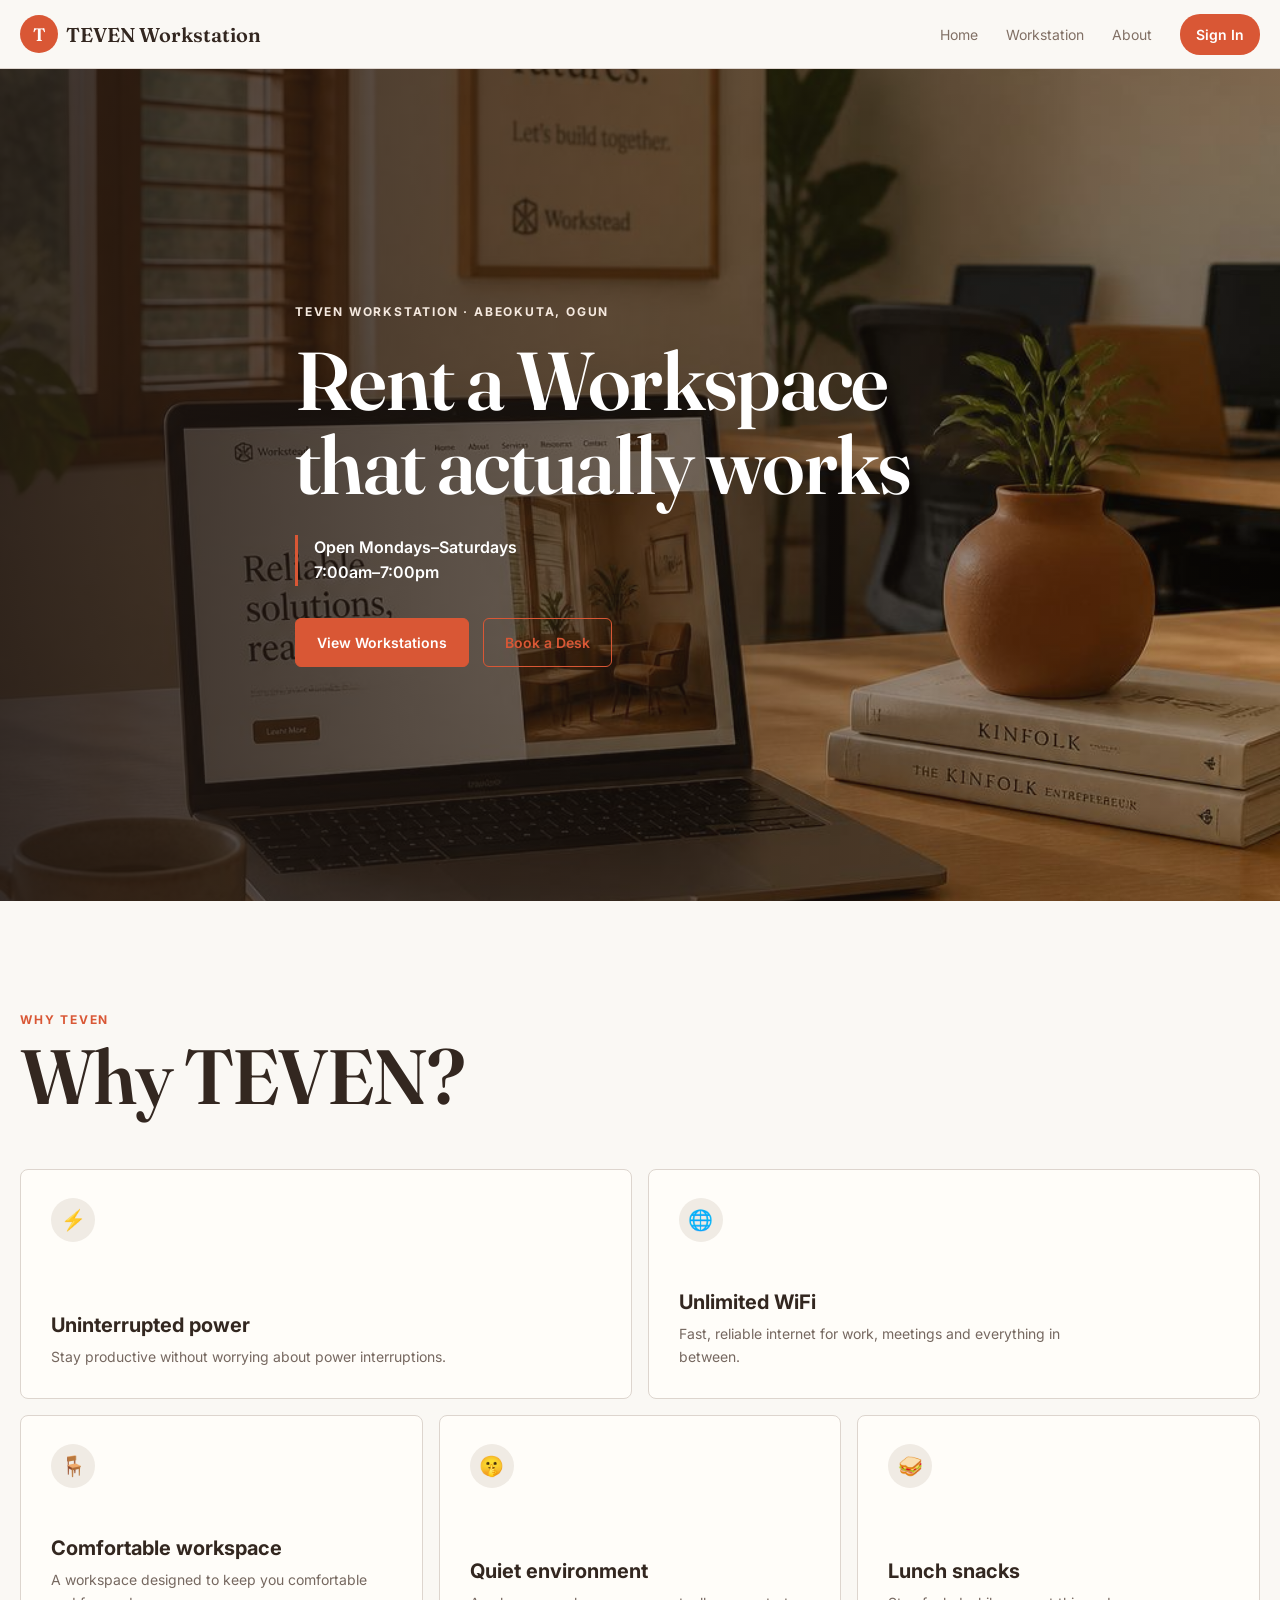
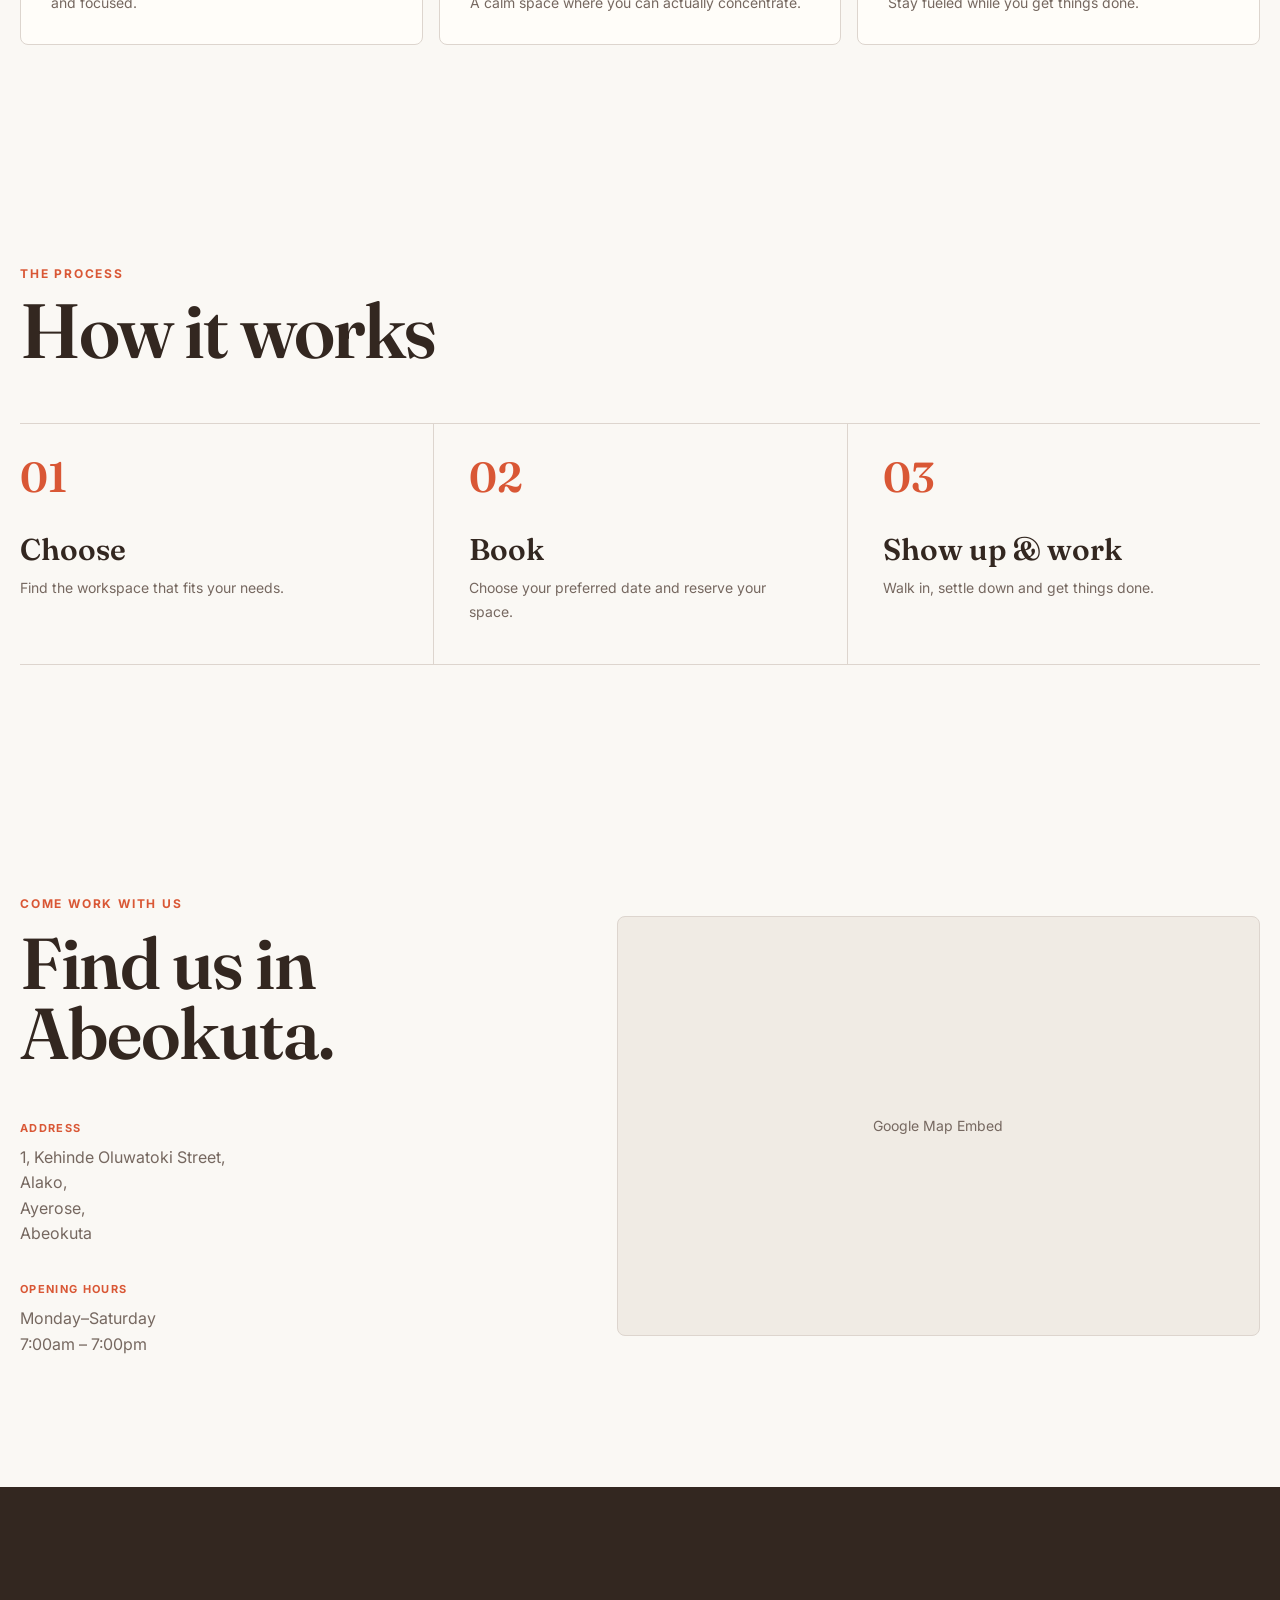
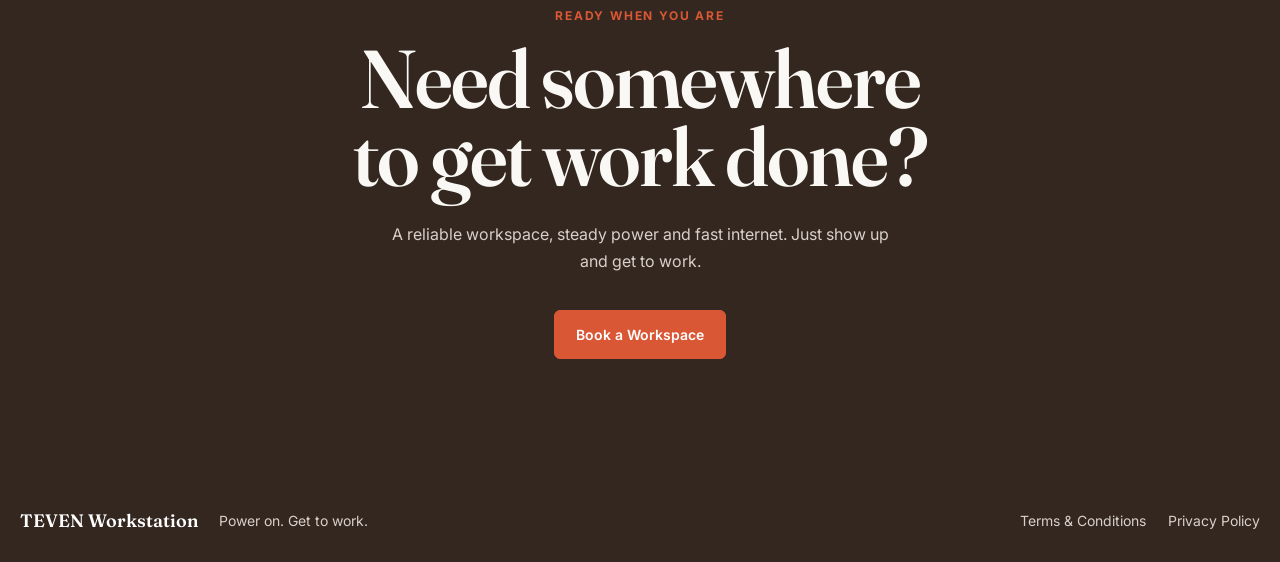
==== commit 6ac9420b: "Registration form added" ====
--- a/index.html
+++ b/index.html
@@ -32,7 +32,7 @@
           <a href="index.html">Home</a>
           <a href="workstation.html">Workstation</a>
           <a href="about.html">About</a>
-          <a href="#user-details" id="sign-btn">Sign In</a>
+          <a href="auth.html" id="sign-btn">Sign In</a>
         </div>
       </nav>
     </header>
@@ -171,7 +171,9 @@
               <span> ADDRESS </span>
 
               <p>
-                123 Main Street,<br />
+                1, Kehinde Oluwatoki Street,<br />
+                Alako, <br>
+                Ayerose, <br>
                 Abeokuta
               </p>
             </div>
@@ -208,67 +210,7 @@
           <a href="./workstation.html" class="btn"> Book a Workspace </a>
         </div>
       </section>
-      <section id="user-details">
-        <div class="auth-intro">
-          <p class="brand auth-brand">
-            <span class="logo">T</span>
-
-            <span>
-              TEVEN
-              <span class="brand-transform"> Workstation </span>
-            </span>
-          </p>
-
-          <h2>A desk that just works when the grid doesn't.</h2>
-
-          <p class="info">
-            Steady power, fast internet and a ready computer every day. Sign in
-            to book your place.
-          </p>
-        </div>
-
-        <div class="signs">
-          <button type="button" class="active">Sign In</button>
-
-          <button type="button">Register</button>
-        </div>
-
-        <section class="auth-forms">
-          <div class="member-auth">
-            <p class="form-label">MEMBER SIGN IN</p>
-
-            <form action="" method="post">
-              <label for="email"> Email </label>
-
-              <input
-                type="email"
-                name="email"
-                id="email"
-                required
-                autocomplete="email"
-                placeholder="you@example.com"
-              />
-
-              <label for="password"> Password </label>
-
-              <input
-                type="password"
-                name="password"
-                id="password"
-                required
-                autocomplete="current-password"
-                placeholder="Your password"
-              />
-
-              <button type="submit" class="auth-submit">Sign in</button>
-            </form>
-          </div>
-        </section>
-
-        <p class="privacy-note">
-          Your data stays private. Verified members only.
-        </p>
-      </section>
+      
     </main>
     <footer class="footer">
       <div class="footer-inner wrap">
--- a/styles.css
+++ b/styles.css
@@ -734,8 +734,7 @@
   color: var(--ink);
 }
 
-.signs button.active,
-.signs button:first-child {
+.signs button.active {
   background: var(--ink);
   color: var(--paper);
 }
@@ -775,7 +774,7 @@
 
 /* Labels */
 
-.member-auth label {
+.member-auth label, .user-auth label {
   display: block;
 
   margin: 15px 0 7px;
@@ -788,38 +787,36 @@
 
 /* Inputs */
 
-.member-auth input {
+.member-auth input, .user-auth input, .user-auth select {
   display: block;
-
   width: 100%;
-
   padding: 14px 15px;
-
   background: var(--paper);
-
   color: var(--ink);
-
   border: 1px solid var(--line);
-
   border-radius: calc(var(--radius) + 4px);
-
   outline: none;
-
   transition:
     border-color 0.2s ease,
     box-shadow 0.2s ease;
 }
 
-.member-auth input::placeholder {
+.member-auth input::placeholder, .user-auth input::placeholder {
   color: var(--muted-clay);
 }
 
 /* Input focus */
 
-.member-auth input:focus {
+.member-auth input:focus, .user-auth input:focus {
   border-color: var(--accent);
 
   box-shadow: 0 0 0 3px rgba(217, 87, 53, 0.15);
+}
+
+.user-auth form > div{
+  display: grid;
+  grid-template-columns: repeat(2, 1fr);
+  gap: 10px;
 }
 
 /* Submit */
@@ -866,6 +863,38 @@
   font-size: 12px;
 
   text-align: center;
+}
+
+
+.legal {
+  max-width: 760px;
+}
+.legal section {
+  margin: 32px 0;
+}
+.legal h2 {
+  font:
+    600 26px Fraunces,
+    serif;
+}
+.legal p {
+  color: var(--muted);
+  line-height: 1.8;
+}
+
+.legal li{
+    list-style-type: none;
+}
+
+.data-collected li{
+    list-style-type: upper-alpha;
+}
+.menu {
+  display: none;
+  background: none;
+  border: 0;
+  font-size: 26px;
+  color: var(--ink);
 }
 
 .footer {
